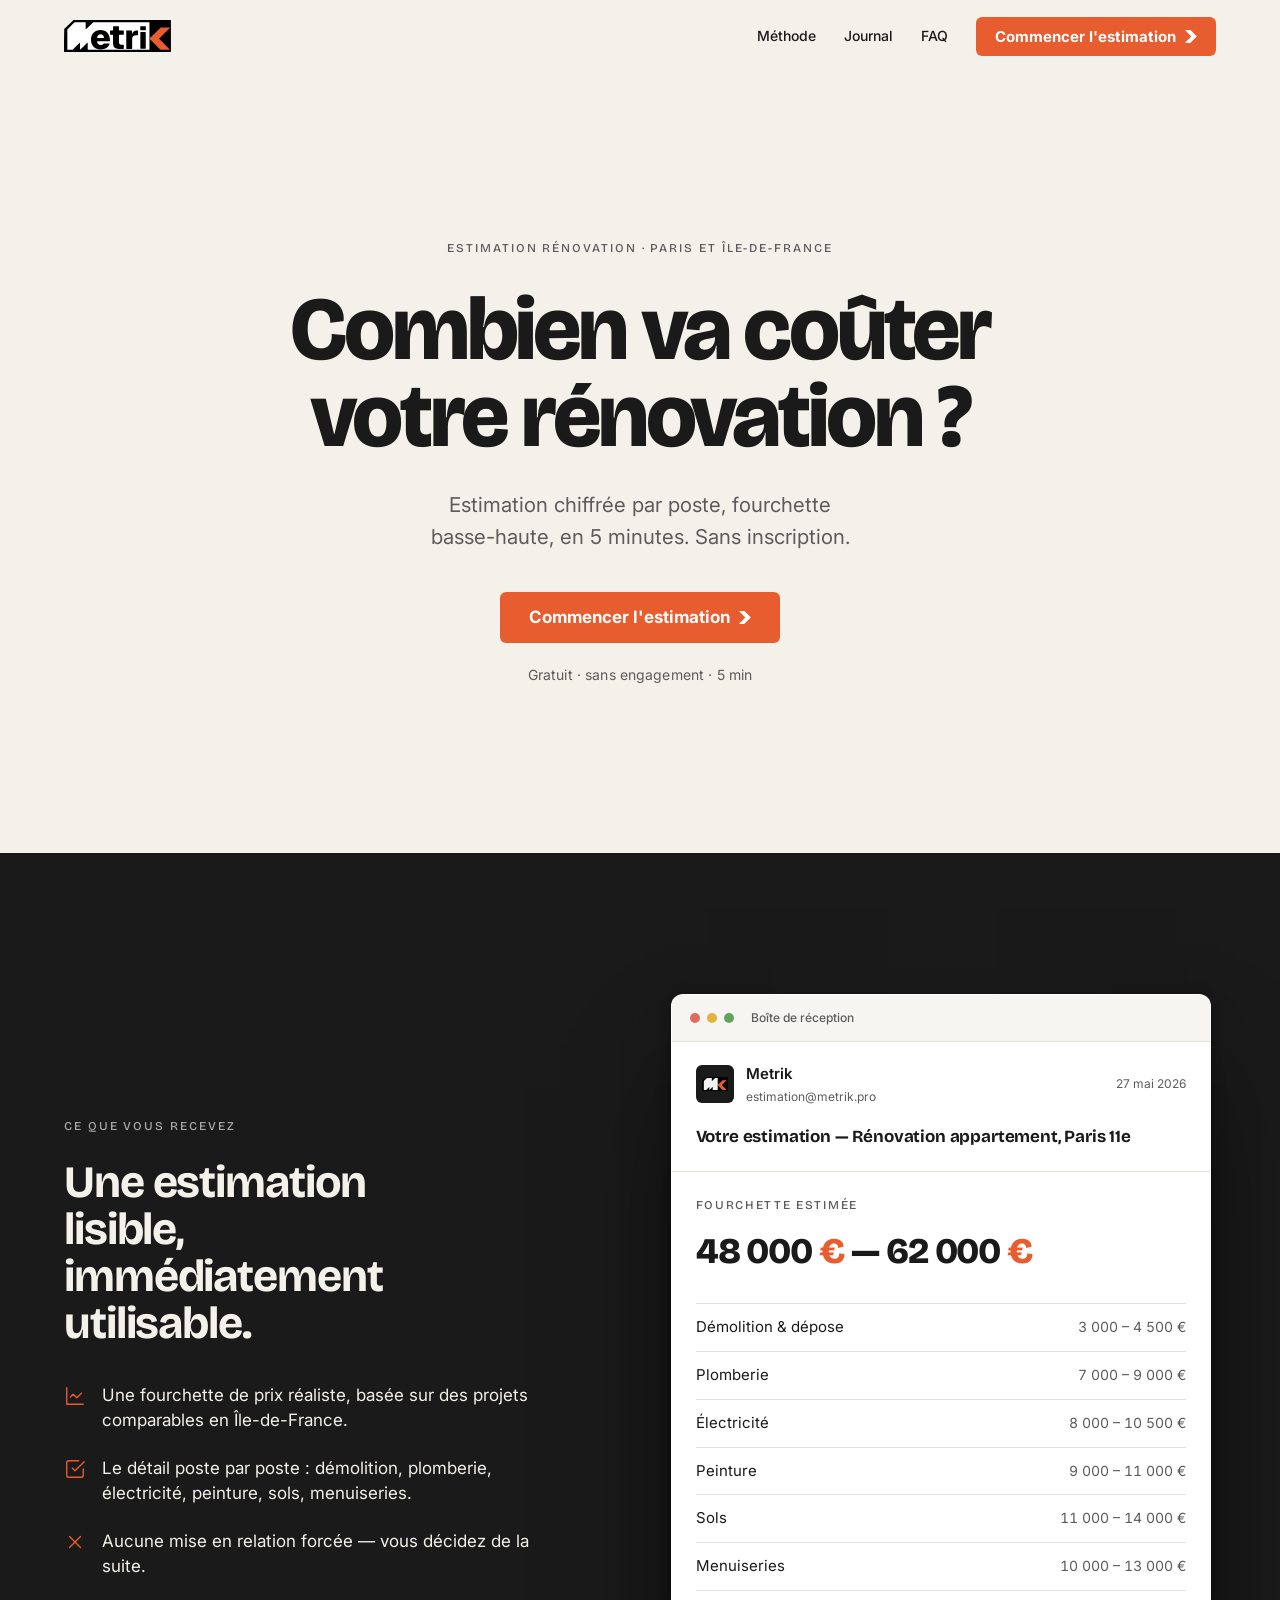
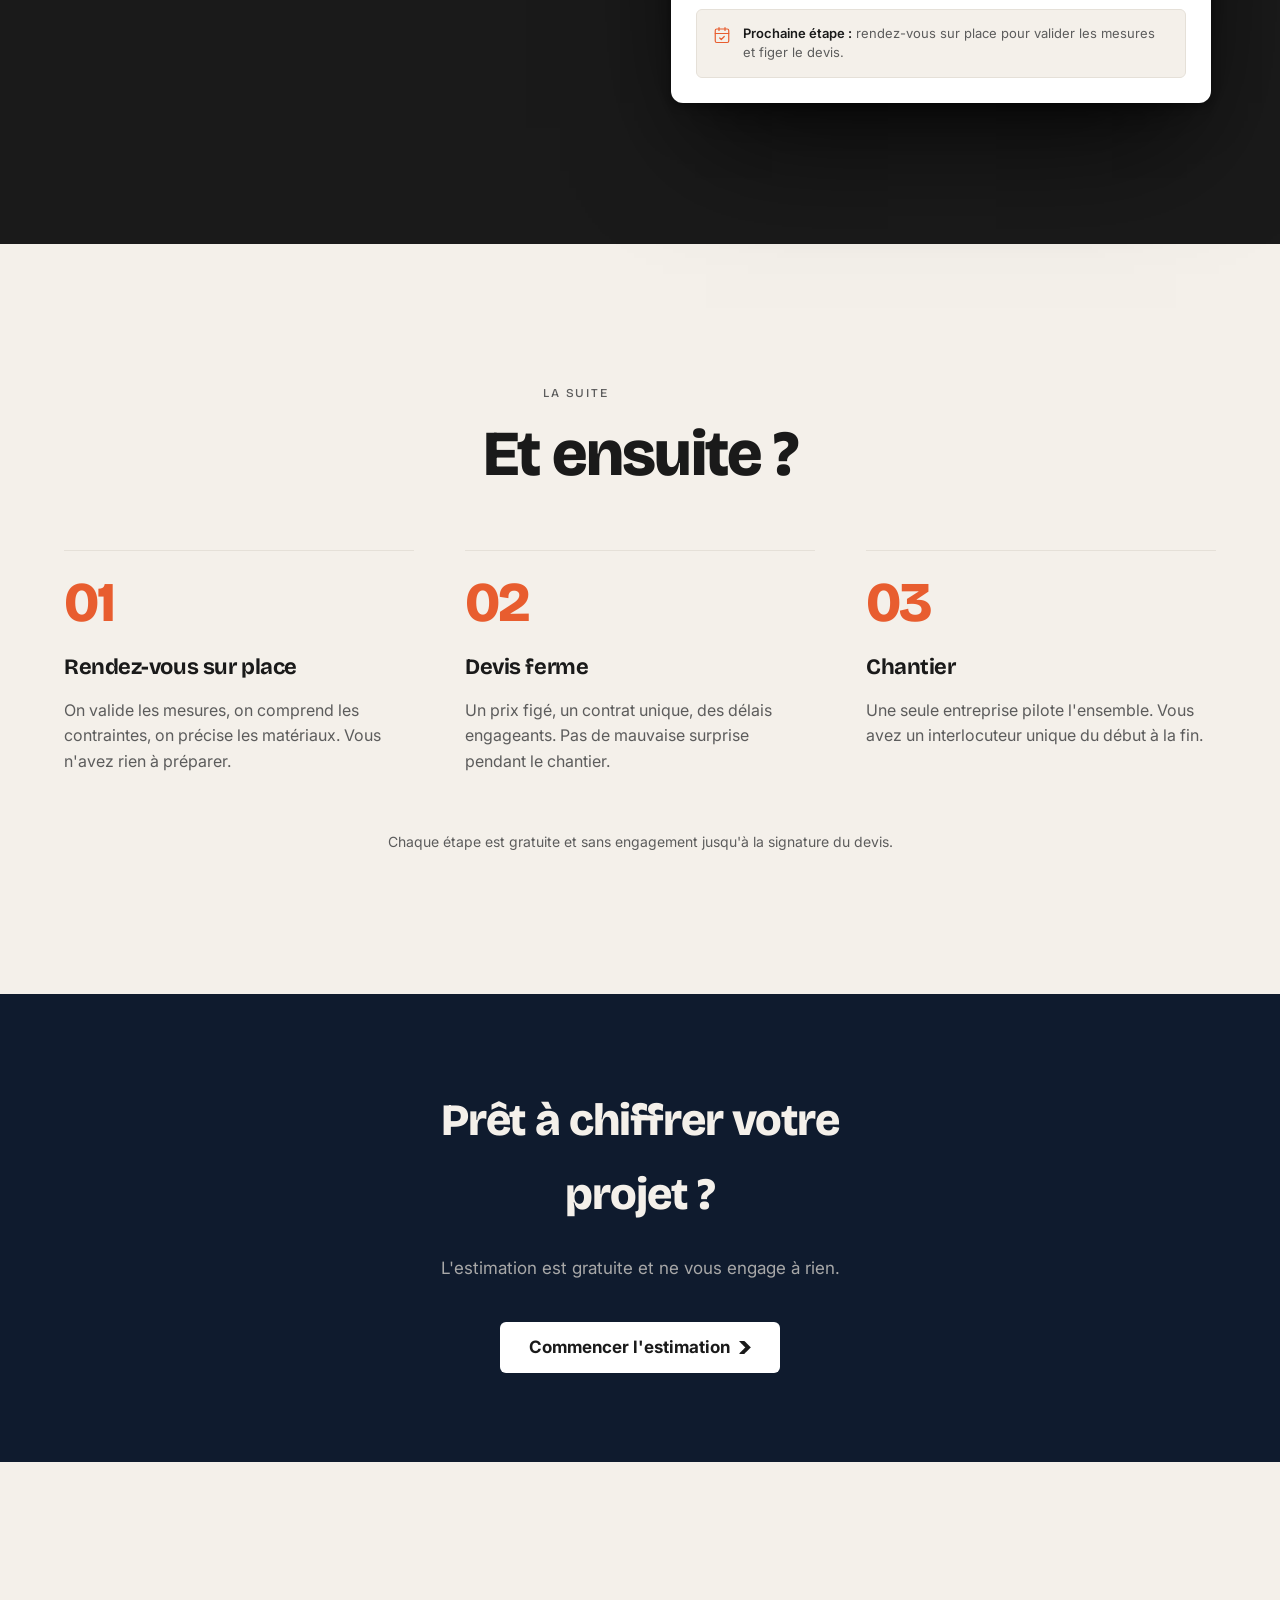
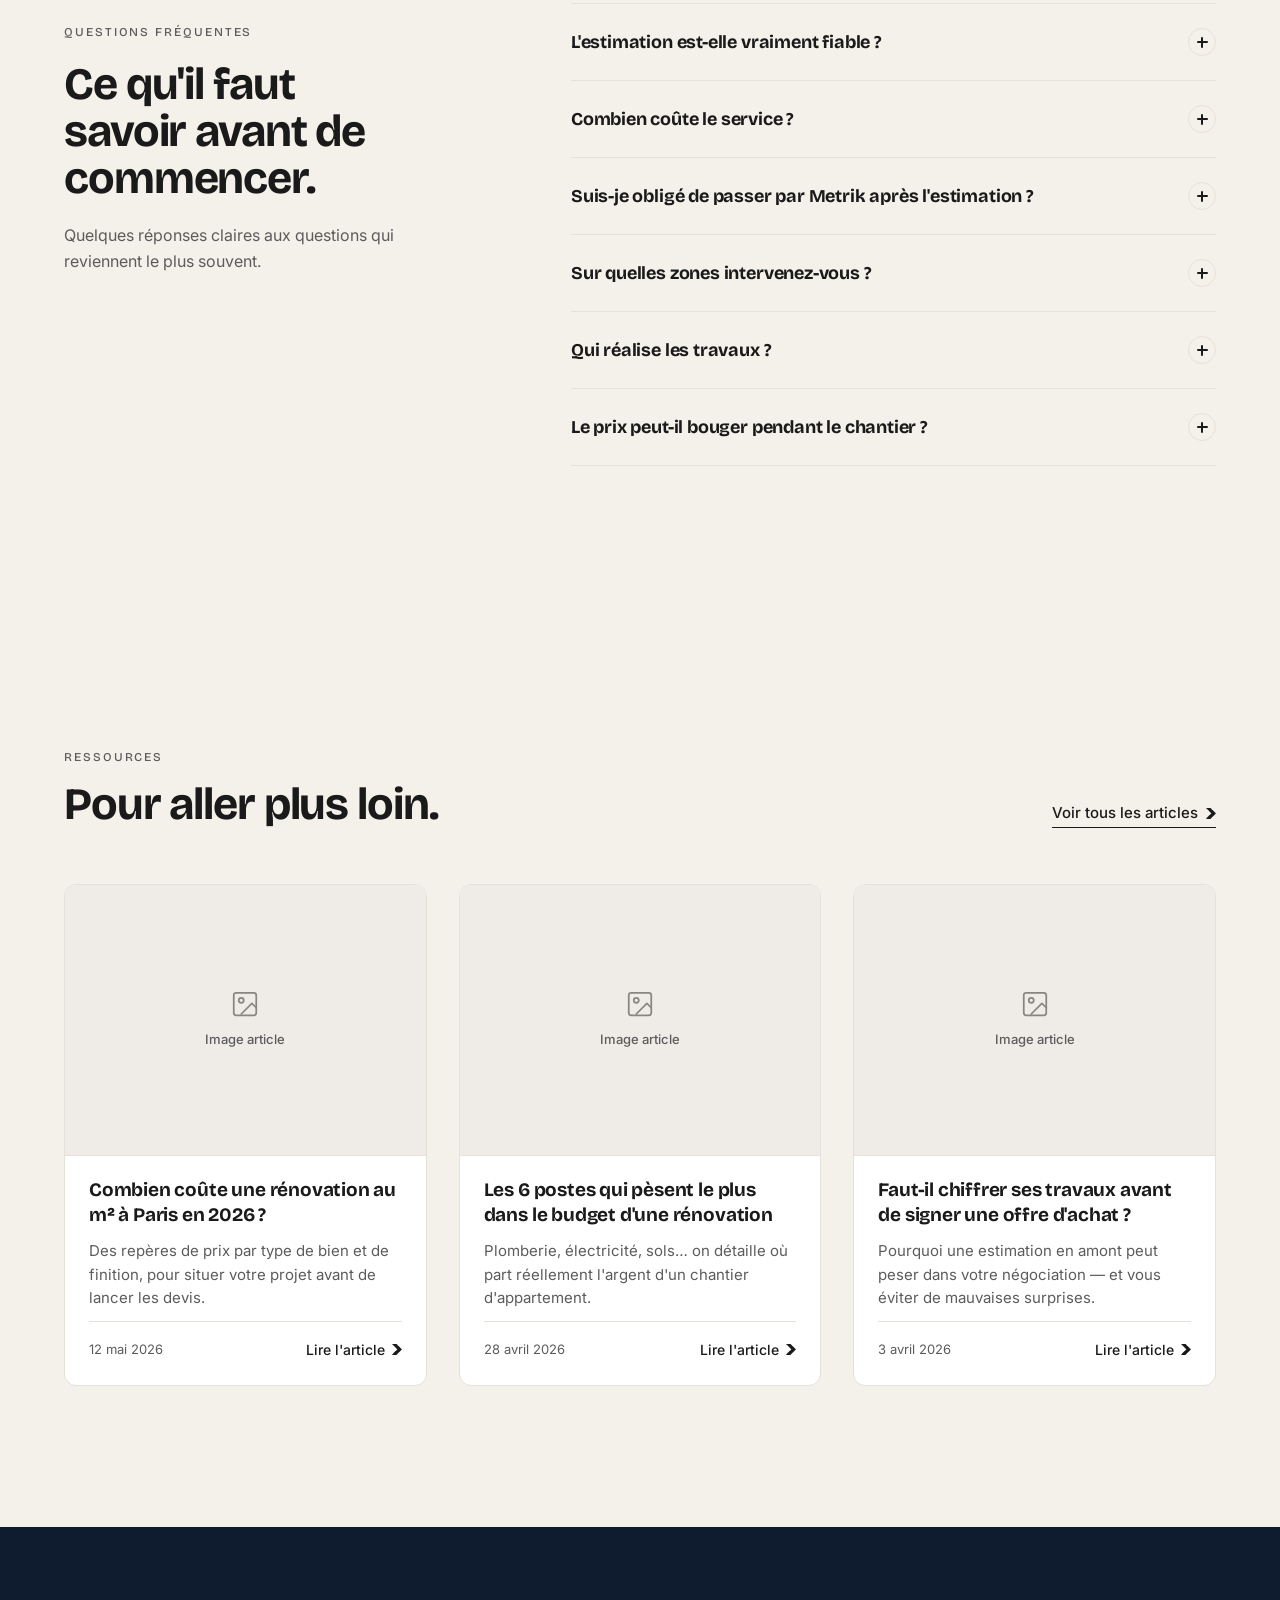
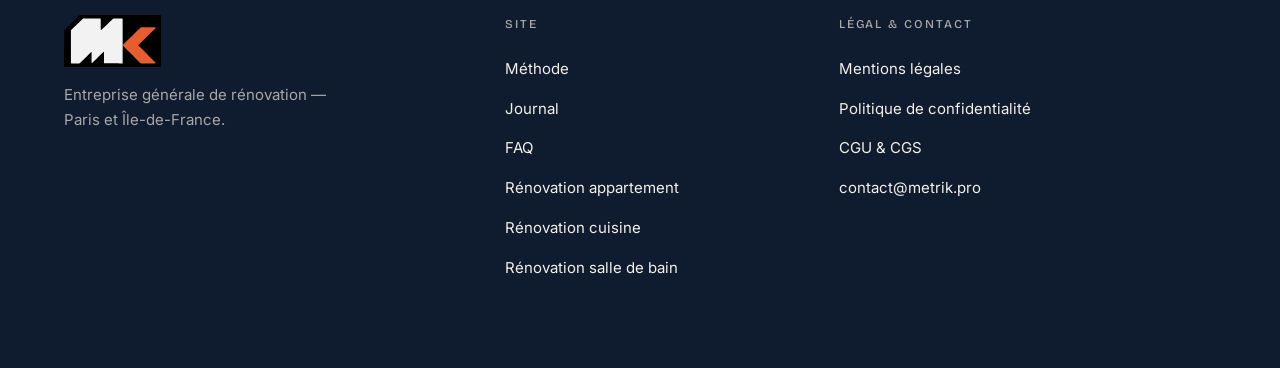
==== index.html @ f607c0aa "Initial commit — site Metrik clean et déployable" ====
<!DOCTYPE html>
<html lang="fr">
<head>
<meta charset="UTF-8" />
<meta name="viewport" content="width=device-width, initial-scale=1.0" />
<title>Combien va coûter votre rénovation ? — Metrik</title>
<meta name="description" content="Estimation chiffrée par poste, fourchette basse-haute, en 5 minutes. Sans inscription. Paris et Île-de-France." />
<meta name="robots" content="index, follow" />

<!-- Canonical -->
<link rel="canonical" href="https://metrik.pro/" />

<!-- Favicon -->
<link rel="icon" href="/favicon.ico" sizes="any" />
<link rel="icon" href="/favicon.svg" type="image/svg+xml" />
<link rel="apple-touch-icon" href="/apple-touch-icon.png" />

<!-- Fonts -->
<link rel="preconnect" href="https://fonts.googleapis.com" />
<link rel="preconnect" href="https://fonts.gstatic.com" crossorigin />

<!-- Open Graph -->
<meta property="og:type" content="website" />
<meta property="og:site_name" content="Metrik" />
<meta property="og:locale" content="fr_FR" />
<meta property="og:url" content="https://metrik.pro/" />
<meta property="og:title" content="Combien va coûter votre rénovation ? — Metrik" />
<meta property="og:description" content="Estimation chiffrée par poste, fourchette basse-haute, en 5 minutes. Sans inscription. Paris et Île-de-France." />
<meta property="og:image" content="https://metrik.pro/og-image.jpg" />
<meta property="og:image:width" content="1200" />
<meta property="og:image:height" content="630" />
<meta property="og:image:alt" content="Estimation de rénovation Metrik — exemple chiffré par poste" />

<!-- Twitter / X -->
<meta name="twitter:card" content="summary_large_image" />
<meta name="twitter:title" content="Combien va coûter votre rénovation ? — Metrik" />
<meta name="twitter:description" content="Estimation chiffrée par poste, fourchette basse-haute, en 5 minutes. Sans inscription. Paris et Île-de-France." />
<meta name="twitter:image" content="https://metrik.pro/og-image.jpg" />

<script type="application/ld+json">
{
  "@context": "https://schema.org",
  "@type": "HomeAndConstructionBusiness",
  "name": "Metrik",
  "description": "Estimation de rénovation et entreprise générale de travaux à Paris et en Île-de-France.",
  "url": "https://metrik.pro/",
  "email": "contact@metrik.pro",
  "image": "https://metrik.pro/og-image.jpg",
  "areaServed": [
    { "@type": "City", "name": "Paris" },
    { "@type": "AdministrativeArea", "name": "Île-de-France" }
  ],
  "address": {
    "@type": "PostalAddress",
    "addressRegion": "Île-de-France",
    "addressCountry": "FR"
  },
  "priceRange": "€€"
}
</script>

<script type="application/ld+json">
{
  "@context": "https://schema.org",
  "@type": "FAQPage",
  "mainEntity": [
    {
      "@type": "Question",
      "name": "L'estimation est-elle vraiment fiable ?",
      "acceptedAnswer": { "@type": "Answer", "text": "C'est une fourchette indicative basée sur des projets comparables réalisés en Île-de-France. Elle vous donne un repère réaliste pour cadrer votre budget avant tout engagement. Le prix ferme est établi après une visite sur place, qui permet de valider les mesures, les contraintes du logement et les choix de matériaux." }
    },
    {
      "@type": "Question",
      "name": "Combien coûte le service ?",
      "acceptedAnswer": { "@type": "Answer", "text": "L'estimation en ligne et la visite sur place sont gratuites et sans engagement. Vous ne payez que si vous signez le devis détaillé qui suit la visite. Notre rémunération est intégrée au prix global des travaux annoncé dans le devis : pas de frais d'agence, pas d'honoraires séparés." }
    },
    {
      "@type": "Question",
      "name": "Suis-je obligé de passer par Metrik après l'estimation ?",
      "acceptedAnswer": { "@type": "Answer", "text": "Non. L'estimation est un outil pour vous aider à décider. Vous êtes libre de l'utiliser comme repère, de la partager avec d'autres entreprises, ou de ne pas donner suite. Aucune mise en relation forcée, aucun rappel commercial agressif." }
    },
    {
      "@type": "Question",
      "name": "Sur quelles zones intervenez-vous ?",
      "acceptedAnswer": { "@type": "Answer", "text": "Paris et toute l'Île-de-France." }
    },
    {
      "@type": "Question",
      "name": "Qui réalise les travaux ?",
      "acceptedAnswer": { "@type": "Answer", "text": "Une équipe d'artisans sélectionnés, sous un contrat unique avec Metrik. Vous signez avec une seule entreprise, vous avez un seul interlocuteur, et un seul prix global ferme. Tous les artisans intervenant sur nos chantiers disposent de leur propre garantie décennale et RC professionnelle." }
    },
    {
      "@type": "Question",
      "name": "Le prix peut-il bouger pendant le chantier ?",
      "acceptedAnswer": { "@type": "Answer", "text": "Le prix indiqué au devis est ferme et garanti. Il ne peut bouger que si vous demandez vous-même une modification (ajout de prestation, changement de matériau, etc.), auquel cas un avenant écrit est signé avant exécution. Pas de découverte en cours de chantier, pas d'avenants surprise." }
    }
  ]
}
</script>

<link rel="stylesheet" href="styles.css" />
</head>
<body>

<!-- ============ HEADER ============ -->
<header class="site-header">
  <div class="container header-inner">
    <a href="index.html" aria-label="Metrik — accueil">
      <img src="assets/Metrik-logo.svg" alt="Metrik" class="header-logo" />
    </a>
    <nav class="header-nav" aria-label="Navigation principale">
      <a href="#methode">Méthode</a>
      <a href="blog.html">Journal</a>
      <a href="#faq">FAQ</a>
      <a href="https://tally.so/r/mRExqp" target="_blank" rel="noopener" class="btn btn-primary btn-sm header-cta-desktop">
        Commencer l'estimation <span class="brand-chevron" aria-hidden="true"></span>
      </a>
    </nav>
    <a href="https://tally.so/r/mRExqp" target="_blank" rel="noopener" class="btn btn-primary btn-sm header-cta-mobile" aria-label="Commencer l'estimation">
      Estimer <span class="brand-chevron" aria-hidden="true"></span>
    </a>
    <button class="hamburger" aria-label="Ouvrir le menu">
      <svg viewBox="0 0 24 24" fill="none" stroke-linecap="round" stroke-linejoin="round" stroke-width="1.5"><line x1="3" y1="7" x2="21" y2="7"/><line x1="3" y1="12" x2="21" y2="12"/><line x1="3" y1="17" x2="21" y2="17"/></svg>
    </button>
  </div>
</header>

<div class="mobile-drawer" aria-hidden="true">
  <div class="container mobile-drawer-top" style="padding-inline:0;">
    <img src="assets/Metrik-logo.svg" alt="Metrik" class="header-logo" />
    <button class="drawer-close" aria-label="Fermer le menu">
      <svg viewBox="0 0 24 24" fill="none" stroke-linecap="round" stroke-linejoin="round" stroke-width="1.5"><line x1="6" y1="6" x2="18" y2="18"/><line x1="18" y1="6" x2="6" y2="18"/></svg>
    </button>
  </div>
  <nav class="mobile-drawer-links" aria-label="Menu mobile">
    <a href="#methode">Méthode</a>
    <a href="blog.html">Journal</a>
    <a href="#faq">FAQ</a>
  </nav>
  <div class="mobile-drawer-cta">
    <a href="https://tally.so/r/mRExqp" target="_blank" rel="noopener" class="btn btn-primary">
      Commencer l'estimation <span class="brand-chevron" aria-hidden="true"></span>
    </a>
  </div>
</div>

<main>

  <!-- ============ HERO ============ -->
  <section class="hero bg-cream">
    <div class="container">
      <p class="eyebrow reveal">Estimation rénovation · Paris et Île-de-France</p>
      <h1 class="display-xl hero-title"><span class="word">Combien</span> <span class="word">va</span> <span class="word">coûter</span> <span class="word">votre</span> <span class="word">rénovation&nbsp;?</span></h1>
      <p class="hero-sub reveal">Estimation chiffrée par poste, fourchette basse-haute, en 5 minutes. Sans inscription.</p>
      <div class="hero-cta reveal">
        <a href="https://tally.so/r/mRExqp" target="_blank" rel="noopener" class="btn btn-primary">
          Commencer l'estimation <span class="brand-chevron" aria-hidden="true"></span>
        </a>
      </div>
      <p class="hero-note reveal">Gratuit · sans engagement · 5 min</p>
    </div>
  </section>

  <!-- ============ ESTIMATION PREVIEW ============ -->
  <section class="section bg-dark">
    <div class="container two-col">
      <div class="preview-text reveal">
        <p class="eyebrow">Ce que vous recevez</p>
        <h2 class="display-md">Une estimation lisible, immédiatement utilisable.</h2>
        <ul class="feature-list">
          <li class="feature-item">
            <svg class="ic" viewBox="0 0 24 24" fill="none" stroke-linecap="round" stroke-linejoin="round" aria-hidden="true"><path d="M3 3v18h18"/><path d="m19 9-5 5-4-4-3 3"/></svg>
            <p>Une fourchette de prix réaliste, basée sur des projets comparables en Île-de-France.</p>
          </li>
          <li class="feature-item">
            <svg class="ic" viewBox="0 0 24 24" fill="none" stroke-linecap="round" stroke-linejoin="round" aria-hidden="true"><path d="m9 11 3 3L22 4"/><path d="M21 12v7a2 2 0 0 1-2 2H5a2 2 0 0 1-2-2V5a2 2 0 0 1 2-2h11"/></svg>
            <p>Le détail poste par poste : démolition, plomberie, électricité, peinture, sols, menuiseries.</p>
          </li>
          <li class="feature-item">
            <svg class="ic" viewBox="0 0 24 24" fill="none" stroke-linecap="round" stroke-linejoin="round" aria-hidden="true"><path d="M18 6 6 18"/><path d="m6 6 12 12"/></svg>
            <p>Aucune mise en relation forcée — vous décidez de la suite.</p>
          </li>
        </ul>
      </div>

      <div class="reveal email-card-wrap">
        <article class="email-card">
          <div class="email-toolbar">
            <span class="dot r"></span><span class="dot y"></span><span class="dot g"></span>
            <span class="tb-label">Boîte de réception</span>
          </div>
          <div class="email-head">
            <div class="email-sender">
              <span class="email-avatar"><img src="assets/Mk-logo.svg" alt="" /></span>
              <span class="email-sender-meta">
                <span class="email-from">Metrik</span>
                <span class="email-addr">estimation@metrik.pro</span>
              </span>
              <span class="email-date">27 mai 2026</span>
            </div>
            <p class="email-subject">Votre estimation — Rénovation appartement, Paris 11e</p>
          </div>
          <div class="email-body">
            <p class="estimate-range-label">Fourchette estimée</p>
            <p class="estimate-range">48 000 <span class="cur">€</span> — 62 000 <span class="cur">€</span></p>
            <div class="estimate-table">
              <div class="estimate-row"><span class="poste">Démolition &amp; dépose</span><span class="montant">3 000 – 4 500 €</span></div>
              <div class="estimate-row"><span class="poste">Plomberie</span><span class="montant">7 000 – 9 000 €</span></div>
              <div class="estimate-row"><span class="poste">Électricité</span><span class="montant">8 000 – 10 500 €</span></div>
              <div class="estimate-row"><span class="poste">Peinture</span><span class="montant">9 000 – 11 000 €</span></div>
              <div class="estimate-row"><span class="poste">Sols</span><span class="montant">11 000 – 14 000 €</span></div>
              <div class="estimate-row"><span class="poste">Menuiseries</span><span class="montant">10 000 – 13 000 €</span></div>
            </div>
            <div class="estimate-foot">
              <svg class="ic" viewBox="0 0 24 24" fill="none" stroke-linecap="round" stroke-linejoin="round" aria-hidden="true"><rect x="3" y="4" width="18" height="18" rx="2"/><path d="M16 2v4M8 2v4M3 10h18"/><path d="m9 16 2 2 4-4"/></svg>
              <p><strong>Prochaine étape :</strong> rendez-vous sur place pour valider les mesures et figer le devis.</p>
            </div>
          </div>
        </article>
      </div>
    </div>
  </section>

  <!-- ============ ET ENSUITE ============ -->
  <section class="section bg-cream" id="methode">
    <div class="container">
      <div class="steps-head reveal">
        <p class="eyebrow">La suite</p>
        <h2 class="display-lg">Et ensuite ?</h2>
      </div>
      <div class="steps-grid">
        <div class="step-card reveal">
          <div class="step-num">01</div>
          <h3>Rendez-vous sur place</h3>
          <p>On valide les mesures, on comprend les contraintes, on précise les matériaux. Vous n'avez rien à préparer.</p>
        </div>
        <div class="step-card reveal">
          <div class="step-num">02</div>
          <h3>Devis ferme</h3>
          <p>Un prix figé, un contrat unique, des délais engageants. Pas de mauvaise surprise pendant le chantier.</p>
        </div>
        <div class="step-card reveal">
          <div class="step-num">03</div>
          <h3>Chantier</h3>
          <p>Une seule entreprise pilote l'ensemble. Vous avez un interlocuteur unique du début à la fin.</p>
        </div>
      </div>
      <p class="steps-note reveal">Chaque étape est gratuite et sans engagement jusqu'à la signature du devis.</p>
    </div>
  </section>

  <!-- ============ CTA ============ -->
  <section class="section-tight bg-navy">
    <div class="container cta-block reveal">
      <h2>Prêt à chiffrer votre projet ?</h2>
      <p>L'estimation est gratuite et ne vous engage à rien.</p>
      <a href="https://tally.so/r/mRExqp" target="_blank" rel="noopener" class="btn btn-on-dark">
        Commencer l'estimation <span class="brand-chevron" aria-hidden="true"></span>
      </a>
    </div>
  </section>

  <!-- ============ FAQ ============ -->
  <section class="section bg-cream" id="faq">
    <div class="container faq-layout">
      <div class="faq-intro reveal">
        <p class="eyebrow">Questions fréquentes</p>
        <h2 class="display-md">Ce qu'il faut savoir avant de commencer.</h2>
        <p>Quelques réponses claires aux questions qui reviennent le plus souvent.</p>
      </div>
      <div class="faq-list reveal">
        <div class="faq-item">
          <button class="faq-q" aria-expanded="false" aria-controls="faq-1">L'estimation est-elle vraiment fiable ?<span class="faq-icon" aria-hidden="true"></span></button>
          <div class="faq-a" id="faq-1"><div class="faq-a-inner">C'est une fourchette indicative basée sur des projets comparables réalisés en Île-de-France. Elle vous donne un repère réaliste pour cadrer votre budget avant tout engagement. Le prix ferme est établi après une visite sur place, qui permet de valider les mesures, les contraintes du logement et les choix de matériaux.</div></div>
        </div>
        <div class="faq-item">
          <button class="faq-q" aria-expanded="false" aria-controls="faq-2">Combien coûte le service ?<span class="faq-icon" aria-hidden="true"></span></button>
          <div class="faq-a" id="faq-2"><div class="faq-a-inner">L'estimation en ligne et la visite sur place sont gratuites et sans engagement. Vous ne payez que si vous signez le devis détaillé qui suit la visite. Notre rémunération est intégrée au prix global des travaux annoncé dans le devis : pas de frais d'agence, pas d'honoraires séparés.</div></div>
        </div>
        <div class="faq-item">
          <button class="faq-q" aria-expanded="false" aria-controls="faq-3">Suis-je obligé de passer par Metrik après l'estimation ?<span class="faq-icon" aria-hidden="true"></span></button>
          <div class="faq-a" id="faq-3"><div class="faq-a-inner">Non. L'estimation est un outil pour vous aider à décider. Vous êtes libre de l'utiliser comme repère, de la partager avec d'autres entreprises, ou de ne pas donner suite. Aucune mise en relation forcée, aucun rappel commercial agressif.</div></div>
        </div>
        <div class="faq-item">
          <button class="faq-q" aria-expanded="false" aria-controls="faq-4">Sur quelles zones intervenez-vous ?<span class="faq-icon" aria-hidden="true"></span></button>
          <div class="faq-a" id="faq-4"><div class="faq-a-inner">Paris et toute l'Île-de-France.</div></div>
        </div>
        <div class="faq-item">
          <button class="faq-q" aria-expanded="false" aria-controls="faq-5">Qui réalise les travaux ?<span class="faq-icon" aria-hidden="true"></span></button>
          <div class="faq-a" id="faq-5"><div class="faq-a-inner">Une équipe d'artisans sélectionnés, sous un contrat unique avec Metrik. Vous signez avec une seule entreprise, vous avez un seul interlocuteur, et un seul prix global ferme. Tous les artisans intervenant sur nos chantiers disposent de leur propre garantie décennale et RC professionnelle.</div></div>
        </div>
        <div class="faq-item">
          <button class="faq-q" aria-expanded="false" aria-controls="faq-6">Le prix peut-il bouger pendant le chantier ?<span class="faq-icon" aria-hidden="true"></span></button>
          <div class="faq-a" id="faq-6"><div class="faq-a-inner">Le prix indiqué au devis est ferme et garanti. Il ne peut bouger que si vous demandez vous-même une modification (ajout de prestation, changement de matériau, etc.) — auquel cas un avenant écrit est signé avant exécution. Pas de « découverte » en cours de chantier, pas d'avenants surprise.</div></div>
        </div>
      </div>
    </div>
  </section>

  <!-- ============ JOURNAL / BLOG ============ -->
  <section class="section bg-cream" id="journal">
    <div class="container">
      <div class="blog-head reveal">
        <div>
          <p class="eyebrow">Ressources</p>
          <h2 class="display-md">Pour aller plus loin.</h2>
        </div>
        <a href="blog.html" class="link-arrow blog-head-link">Voir tous les articles <span class="brand-chevron" aria-hidden="true"></span></a>
      </div>
      <div class="blog-grid">
        <article class="blog-card reveal">
          <a href="journal-cout-renovation-m2.html" class="blog-card-link">
            <div class="blog-media img-placeholder wide" data-slot="blog-1">
              <svg viewBox="0 0 24 24" fill="none" stroke-linecap="round" stroke-linejoin="round" aria-hidden="true"><rect x="3" y="3" width="18" height="18" rx="2"/><circle cx="9" cy="9" r="2"/><path d="m21 15-3.5-3.5L9 20"/></svg>
              <span class="ph-label">Image article</span>
            </div>
            <div class="blog-card-body">
              <h3 class="blog-title">Combien coûte une rénovation au m² à Paris en 2026 ?</h3>
              <p class="blog-excerpt">Des repères de prix par type de bien et de finition, pour situer votre projet avant de lancer les devis.</p>
              <div class="blog-meta">
                <span class="blog-date">12 mai 2026</span>
                <span class="blog-readmore">Lire l'article <span class="brand-chevron" aria-hidden="true"></span></span>
              </div>
            </div>
          </a>
        </article>
        <article class="blog-card reveal">
          <a href="journal-6-postes-budget.html" class="blog-card-link">
            <div class="blog-media img-placeholder wide" data-slot="blog-2">
              <svg viewBox="0 0 24 24" fill="none" stroke-linecap="round" stroke-linejoin="round" aria-hidden="true"><rect x="3" y="3" width="18" height="18" rx="2"/><circle cx="9" cy="9" r="2"/><path d="m21 15-3.5-3.5L9 20"/></svg>
              <span class="ph-label">Image article</span>
            </div>
            <div class="blog-card-body">
              <h3 class="blog-title">Les 6 postes qui pèsent le plus dans le budget d'une rénovation</h3>
              <p class="blog-excerpt">Plomberie, électricité, sols… on détaille où part réellement l'argent d'un chantier d'appartement.</p>
              <div class="blog-meta">
                <span class="blog-date">28 avril 2026</span>
                <span class="blog-readmore">Lire l'article <span class="brand-chevron" aria-hidden="true"></span></span>
              </div>
            </div>
          </a>
        </article>
        <article class="blog-card reveal">
          <a href="journal-chiffrer-avant-achat.html" class="blog-card-link">
            <div class="blog-media img-placeholder wide" data-slot="blog-3">
              <svg viewBox="0 0 24 24" fill="none" stroke-linecap="round" stroke-linejoin="round" aria-hidden="true"><rect x="3" y="3" width="18" height="18" rx="2"/><circle cx="9" cy="9" r="2"/><path d="m21 15-3.5-3.5L9 20"/></svg>
              <span class="ph-label">Image article</span>
            </div>
            <div class="blog-card-body">
              <h3 class="blog-title">Faut-il chiffrer ses travaux avant de signer une offre d'achat ?</h3>
              <p class="blog-excerpt">Pourquoi une estimation en amont peut peser dans votre négociation — et vous éviter de mauvaises surprises.</p>
              <div class="blog-meta">
                <span class="blog-date">3 avril 2026</span>
                <span class="blog-readmore">Lire l'article <span class="brand-chevron" aria-hidden="true"></span></span>
              </div>
            </div>
          </a>
        </article>
      </div>
    </div>
  </section>

</main>

<!-- ============ FOOTER ============ -->
<footer class="site-footer">
  <div class="container footer-inner">
    <div class="footer-grid">
      <div class="footer-brand">
        <img src="assets/Mk-logo-v2.svg" alt="Metrik" class="footer-logo" />
        <p>Entreprise générale de rénovation — Paris et Île-de-France.</p>
      </div>
      <div class="footer-col">
        <h4>Site</h4>
        <ul>
          <li><a href="index.html#methode">Méthode</a></li>
          <li><a href="blog.html">Journal</a></li>
          <li><a href="index.html#faq">FAQ</a></li>
          <li><a href="renovation-appartement.html">Rénovation appartement</a></li>
          <li><a href="renovation-cuisine.html">Rénovation cuisine</a></li>
          <li><a href="renovation-salle-de-bain.html">Rénovation salle de bain</a></li>
        </ul>
      </div>
      <div class="footer-col">
        <h4>Légal &amp; contact</h4>
        <ul>
          <li><a href="mentions-legales.html">Mentions légales</a></li>
          <li><a href="politique-de-confidentialite.html">Politique de confidentialité</a></li>
          <li><a href="conditions-generales-dutilisation-et-de-service.html">CGU &amp; CGS</a></li>
          <li><a href="mailto:contact@metrik.pro">contact@metrik.pro</a></li>
        </ul>
      </div>
    </div>
  </div>
</footer>

<a href="https://tally.so/r/mRExqp" target="_blank" rel="noopener" class="mobile-call" aria-label="Commencer l'estimation">
  <svg viewBox="0 0 24 24" fill="none" stroke-linecap="round" stroke-linejoin="round" stroke-width="1.5" aria-hidden="true"><path d="M12 5v14"/><path d="M5 12l7 7 7-7"/></svg>
  Commencer l'estimation
</a>

<script src="site.js"></script>
</body>
</html>
---- styles.css ----
@import url('https://fonts.googleapis.com/css2?family=Bricolage+Grotesque:opsz,wdth,wght@12..96,75..100,200..800&family=Inter:wght@400;500;600;700&display=swap');

/* ============================================================
   Metrik — Site (Phase 2)
   Habillage : Metrik Design System v1.0 — body en Inter (préf. Flav)
   ============================================================ */

:root {
  /* Fonds */
  --bg-cream:        #F4F0EA;
  --bg-cream-soft:   #EFECE7;
  --bg-dark:         #1A1A1A;
  --bg-navy:         #0F1B2E;
  --bg-white:        #FFFFFF;

  /* Texte */
  --text-primary:    #1A1A1A;
  --text-secondary:  #5C5C5C;
  --text-on-dark:    #F4F0EA;
  --text-muted-dark: #A8A8A8;

  /* Accent */
  --accent:          #E85D2F;
  --accent-hover:    #D04E22;
  --accent-soft:     #FBE8DE;

  /* Utilitaires */
  --border-subtle:   #E5E0D8;
  --border-on-dark:  #2A2A2A;
  --success:         #2D7A4F;
  --error:           #C04545;

  /* Typo */
  --font-display: 'Bricolage Grotesque', ui-serif, Georgia, serif;
  --ff-body:      'Inter', ui-sans-serif, system-ui, sans-serif;

  --font-display-xl: clamp(3.25rem, 7vw, 6rem);
  --font-display-lg: clamp(2.5rem, 5vw, 4rem);
  --font-display-md: clamp(2rem, 3.5vw, 3rem);
  --font-h1: 2.25rem;
  --font-h2: 1.75rem;
  --font-h3: 1.25rem;
  --font-body-lg: 1.125rem;
  --font-body:    1rem;
  --font-body-sm: 0.875rem;
  --font-eyebrow: 0.75rem;

  /* Espacement */
  --space-xs:  0.5rem;
  --space-sm:  1rem;
  --space-md:  2rem;
  --space-lg:  4rem;
  --space-xl:  6rem;
  --space-2xl: 10rem;

  /* Layout */
  --container-max: 1280px;
  --container-px:  clamp(1.5rem, 5vw, 4rem);
  --grid-gap-desktop: 2rem;
  --grid-gap-mobile:  1rem;

  /* Radii */
  --radius-sm:    4px;
  --radius-md:    6px;
  --radius-lg:   12px;
  --radius-full: 999px;

  /* Motion */
  --ease-out:        cubic-bezier(0.22, 1, 0.36, 1);
  --duration-fast:   200ms;
  --duration-mid:    300ms;
  --duration-slow:   600ms;
  --duration-image:  800ms;
}

*, *::before, *::after { box-sizing: border-box; }

html { background: var(--bg-cream); scroll-behavior: smooth; }

body {
  margin: 0;
  font-family: var(--ff-body);
  font-weight: 400;
  font-size: var(--font-body);
  line-height: 1.65;
  color: var(--text-primary);
  background: var(--bg-cream);
  -webkit-font-smoothing: antialiased;
  text-rendering: optimizeLegibility;
}

h1, h2, h3, h4, h5, h6 {
  font-family: var(--font-display);
  letter-spacing: -0.02em;
  color: var(--text-primary);
  margin: 0;
}

p { margin: 0; max-width: 64ch; }
a { color: inherit; }
img, svg { display: block; max-width: 100%; }

/* ---------- Utilitaires display ---------- */
.display-xl { font-family: var(--font-display); font-weight: 800; font-size: var(--font-display-xl); line-height: 0.97; letter-spacing: -0.035em; }
.display-lg { font-family: var(--font-display); font-weight: 800; font-size: var(--font-display-lg); line-height: 1.0; letter-spacing: -0.03em; }
.display-md { font-family: var(--font-display); font-weight: 700; font-size: var(--font-display-md); line-height: 1.05; letter-spacing: -0.025em; }

.body-lg { font-size: var(--font-body-lg); line-height: 1.6; }
.body-sm { font-size: var(--font-body-sm); line-height: 1.55; }

.eyebrow {
  font-family: var(--font-display);
  font-weight: 500;
  font-size: var(--font-eyebrow);
  letter-spacing: 0.16em;
  text-transform: uppercase;
  color: var(--text-secondary);
  margin: 0;
}
.eyebrow-accent { color: var(--accent); }

.text-muted { color: var(--text-secondary); }
.text-on-dark { color: var(--text-on-dark); }
.text-muted-on-dark { color: var(--text-muted-dark); }

/* ---------- Layout ---------- */
.container {
  max-width: var(--container-max);
  margin-inline: auto;
  padding-inline: var(--container-px);
}

.section { padding-block: clamp(5rem, 11vw, 10rem); }
.section-tight { padding-block: clamp(3.5rem, 7vw, 6rem); }

.bg-cream      { background: var(--bg-cream); }
.bg-cream-soft { background: var(--bg-cream-soft); }
.bg-dark       { background: var(--bg-dark);  color: var(--text-on-dark); }
.bg-navy       { background: var(--bg-navy);  color: var(--text-on-dark); }

.bg-dark h1, .bg-dark h2, .bg-dark h3,
.bg-navy h1, .bg-navy h2, .bg-navy h3 { color: var(--text-on-dark); }
.bg-dark .eyebrow, .bg-navy .eyebrow { color: var(--text-muted-dark); }

/* ---------- Brand chevron ---------- */
.brand-chevron {
  display: inline-block;
  width: 12px;
  aspect-ratio: 95 / 106;
  background-color: currentColor;
  -webkit-mask: url('assets/Chevron_metrik.svg') no-repeat center / contain;
          mask: url('assets/Chevron_metrik.svg') no-repeat center / contain;
  flex-shrink: 0;
}

@keyframes chevron-loop {
  0%   { transform: translateX(0);     opacity: 1; }
  38%  { transform: translateX(18px);  opacity: 0; }
  39%  { transform: translateX(-18px); opacity: 0; }
  100% { transform: translateX(0);     opacity: 1; }
}

/* ---------- Boutons ---------- */
.btn {
  font-family: var(--ff-body);
  font-weight: 700;
  font-size: 1.0625rem;
  border-radius: var(--radius-md);
  border: 1px solid transparent;
  display: inline-flex;
  align-items: center;
  gap: 9px;
  cursor: pointer;
  text-decoration: none;
  transition: background var(--duration-fast) var(--ease-out),
              transform var(--duration-fast) var(--ease-out),
              box-shadow var(--duration-fast) var(--ease-out),
              border-color var(--duration-fast) var(--ease-out);
  line-height: 1;
}

.btn-primary {
  background: var(--accent);
  color: #fff;
  padding: 16px 28px;
}
.btn-primary:hover {
  background: var(--accent-hover);
  transform: translateY(-2px);
  box-shadow: 0 8px 24px -10px rgba(232,93,47,0.45);
}
.btn-primary:active { transform: translateY(0); }
.btn-primary:hover .brand-chevron { animation: chevron-loop 600ms cubic-bezier(0.65,0,0.35,1); }

.btn-on-dark {
  background: var(--bg-white);
  color: var(--text-primary);
  padding: 16px 28px;
}
.btn-on-dark:hover {
  transform: translateY(-2px);
  box-shadow: 0 10px 30px -12px rgba(0,0,0,0.5);
}
.btn-on-dark:hover .brand-chevron { animation: chevron-loop 600ms cubic-bezier(0.65,0,0.35,1); }

.btn-secondary {
  background: transparent;
  color: var(--text-primary);
  border-color: rgba(26,26,26,0.28);
  padding: 15px 26px;
}
.btn-secondary:hover { border-color: rgba(26,26,26,0.55); }
.btn-secondary:hover .brand-chevron { animation: chevron-loop 600ms cubic-bezier(0.65,0,0.35,1); }

.btn-sm { padding: 11px 18px; font-size: 0.9375rem; }

/* Lien tertiaire */
.link-arrow {
  font-family: var(--ff-body);
  font-weight: 500;
  font-size: 0.9375rem;
  color: var(--text-primary);
  text-decoration: none;
  display: inline-flex;
  align-items: center;
  gap: 8px;
  border-bottom: 1px solid currentColor;
  padding-bottom: 2px;
  width: fit-content;
}
.link-arrow .brand-chevron { width: 10px; transition: transform var(--duration-fast) var(--ease-out); }
.link-arrow:hover .brand-chevron { animation: chevron-loop 600ms cubic-bezier(0.65,0,0.35,1); }

/* ============================================================
   HEADER
   ============================================================ */
.site-header {
  position: sticky;
  top: 0;
  z-index: 50;
  background: rgba(244,240,234,0.42);
  border-bottom: 1px solid transparent;
  transition: background var(--duration-mid) var(--ease-out),
              border-color var(--duration-mid) var(--ease-out),
              backdrop-filter var(--duration-mid) var(--ease-out);
}
.site-header.scrolled {
  background: rgba(244,240,234,0.62);
  backdrop-filter: blur(12px);
  -webkit-backdrop-filter: blur(12px);
  border-bottom-color: var(--border-subtle);
}
.header-inner {
  display: flex;
  align-items: center;
  justify-content: space-between;
  gap: 24px;
  height: 72px;
}
.header-logo { height: 32px; width: auto; }
.header-nav {
  display: flex;
  align-items: center;
  gap: 28px;
  margin-left: auto;
}
.header-nav a:not(.btn) {
  font-size: 0.875rem;
  font-weight: 500;
  color: var(--text-primary);
  text-decoration: none;
  transition: color var(--duration-fast) var(--ease-out);
}
.header-nav a:not(.btn):hover { color: var(--accent); }

.header-cta-mobile { display: none; }
@media (max-width: 760px) {
  .header-cta-mobile { display: inline-flex; }
}

.hamburger {
  display: none;
  background: none;
  border: 0;
  cursor: pointer;
  padding: 8px;
  margin: -8px;
  color: var(--text-primary);
}
.hamburger svg { width: 24px; height: 24px; stroke: currentColor; }

/* Mobile drawer */
.mobile-drawer {
  position: fixed;
  inset: 0;
  z-index: 60;
  background: var(--bg-cream);
  display: flex;
  flex-direction: column;
  padding: 24px var(--container-px) 40px;
  transform: translateX(100%);
  transition: transform var(--duration-mid) var(--ease-out);
  visibility: hidden;
}
.mobile-drawer.open { transform: translateX(0); visibility: visible; }
.mobile-drawer-top { display: flex; align-items: center; justify-content: space-between; height: 72px; }
.mobile-drawer-links { display: flex; flex-direction: column; gap: 4px; margin-top: 32px; }
.mobile-drawer-links a {
  font-family: var(--font-display);
  font-weight: 700;
  font-size: 1.75rem;
  letter-spacing: -0.02em;
  color: var(--text-primary);
  text-decoration: none;
  padding: 14px 0;
  border-bottom: 1px solid var(--border-subtle);
}
.mobile-drawer-cta { margin-top: 32px; }
.mobile-drawer-cta .btn { width: 100%; justify-content: center; }
.drawer-close { background: none; border: 0; cursor: pointer; color: var(--text-primary); padding: 8px; margin: -8px; }
.drawer-close svg { width: 24px; height: 24px; stroke: currentColor; }

/* Floating mobile call button */
.mobile-call {
  display: none;
  position: fixed;
  left: 16px;
  right: 16px;
  bottom: 16px;
  z-index: 45;
  background: var(--bg-dark);
  color: var(--text-on-dark);
  border-radius: var(--radius-md);
  padding: 15px;
  align-items: center;
  justify-content: center;
  gap: 10px;
  font-weight: 500;
  text-decoration: none;
  box-shadow: 0 8px 30px -8px rgba(0,0,0,0.4);
}
.mobile-call svg { width: 18px; height: 18px; stroke: currentColor; }

/* ============================================================
   HERO
   ============================================================ */
.hero {
  text-align: center;
  padding-block: clamp(5rem, 13vw, 11rem);
}
.hero .eyebrow { margin-bottom: 28px; max-width: none; }
.hero h1 { margin: 0 auto; max-width: 16ch; }

/* Hero title — apparition mot par mot en cascade */
@keyframes word-rise {
  from { opacity: 0; transform: translateY(0.34em); filter: blur(7px); }
  to   { opacity: 1; transform: none;             filter: blur(0); }
}
.hero-title .word {
  display: inline-block;
  opacity: 0;
  will-change: transform, opacity, filter;
  animation: word-rise 1.05s cubic-bezier(0.16, 1, 0.3, 1) forwards;
}
.hero-title .word:nth-child(1) { animation-delay: 0.12s; }
.hero-title .word:nth-child(2) { animation-delay: 0.23s; }
.hero-title .word:nth-child(3) { animation-delay: 0.34s; }
.hero-title .word:nth-child(4) { animation-delay: 0.45s; }
.hero-title .word:nth-child(5) { animation-delay: 0.56s; }
@media (prefers-reduced-motion: reduce) {
  .hero-title .word { opacity: 1; filter: none; animation: none; }
}
.hero-sub {
  margin: 28px auto 0;
  max-width: 46ch;
  color: var(--text-secondary);
  font-size: clamp(1.0625rem, 1.6vw, 1.3125rem);
  line-height: 1.55;
  text-wrap: balance;
}
.hero-cta { margin-top: 40px; display: flex; justify-content: center; }
.hero-note {
  margin-top: 20px;
  max-width: none;
  font-size: var(--font-body-sm);
  color: var(--text-secondary);
  letter-spacing: 0.01em;
}

/* ============================================================
   ESTIMATION PREVIEW
   ============================================================ */
.two-col {
  display: grid;
  grid-template-columns: 1fr 1.05fr;
  gap: clamp(2.5rem, 6vw, 6rem);
  align-items: center;
}
.preview-text .eyebrow { margin-bottom: 22px; }
.preview-text h2 { max-width: 14ch; margin-bottom: 36px; }
.feature-list { list-style: none; margin: 0; padding: 0; display: flex; flex-direction: column; gap: 22px; }
.feature-item { display: flex; gap: 16px; align-items: flex-start; }
.feature-item .ic {
  flex-shrink: 0;
  width: 22px; height: 22px;
  stroke: var(--accent);
  stroke-width: 1.5;
  margin-top: 2px;
}
.feature-item p { font-size: 1.0625rem; line-height: 1.5; max-width: 40ch; }

/* Email mockup */
.email-card {
  background: var(--bg-white);
  border-radius: var(--radius-lg);
  border: 1px solid rgba(255,255,255,0.08);
  box-shadow: 0 60px 120px -35px rgba(0,0,0,0.75), 0 24px 50px -24px rgba(0,0,0,0.6), 0 3px 8px rgba(0,0,0,0.35);
  overflow: hidden;
  color: var(--text-primary);
  max-width: 540px;
  width: 100%;
  margin-inline: auto;
}

/* Entrée au scroll plus ample pour la carte d'estimation */
.email-card-wrap { transition: opacity 1s var(--ease-out), transform 1s var(--ease-out) !important; }
.js .reveal.email-card-wrap { transform: translateY(56px) scale(0.955); }
.reveal.email-card-wrap.in { transform: none; }
.email-toolbar {
  display: flex;
  align-items: center;
  gap: 7px;
  padding: 13px 18px;
  background: #F7F5F1;
  border-bottom: 1px solid var(--border-subtle);
}
.email-toolbar .dot { width: 10px; height: 10px; border-radius: 50%; }
.email-toolbar .dot.r { background: #E06C5E; }
.email-toolbar .dot.y { background: #E3B341; }
.email-toolbar .dot.g { background: #61A55A; }
.email-toolbar .tb-label { margin-left: 10px; font-size: 0.75rem; color: var(--text-secondary); font-weight: 500; }
.email-head { padding: 20px 24px; border-bottom: 1px solid var(--border-subtle); }
.email-sender { display: flex; align-items: center; gap: 12px; }
.email-avatar {
  width: 38px; height: 38px; border-radius: var(--radius-md);
  background: var(--bg-dark);
  flex-shrink: 0;
  display: flex; align-items: center; justify-content: center;
  overflow: hidden;
}
.email-avatar img { width: 26px; height: auto; }
.email-sender-meta { display: flex; flex-direction: column; gap: 1px; min-width: 0; }
.email-from { font-weight: 600; font-size: 0.9375rem; }
.email-addr { font-size: 0.75rem; color: var(--text-secondary); }
.email-date { margin-left: auto; font-size: 0.75rem; color: var(--text-secondary); white-space: nowrap; }
.email-subject {
  margin-top: 16px;
  font-family: var(--font-display);
  font-weight: 700;
  font-size: 1.0625rem;
  letter-spacing: -0.01em;
  color: var(--text-primary);
}
.email-body { padding: 24px; }
.estimate-range-label { font-size: 0.75rem; text-transform: uppercase; letter-spacing: 0.14em; color: var(--text-secondary); font-family: var(--font-display); font-weight: 500; }
.estimate-range {
  font-family: var(--font-display);
  font-weight: 800;
  font-size: clamp(1.75rem, 3.4vw, 2.25rem);
  letter-spacing: -0.03em;
  margin-top: 6px;
  color: var(--text-primary);
}
.estimate-range .cur { color: var(--accent); }
.estimate-table { margin-top: 22px; border-top: 1px solid var(--border-subtle); }
.estimate-row {
  display: flex;
  align-items: baseline;
  justify-content: space-between;
  gap: 16px;
  padding: 11px 0;
  border-bottom: 1px solid var(--border-subtle);
}
.estimate-row .poste { font-size: 0.9375rem; color: var(--text-primary); }
.estimate-row .montant { font-size: 0.875rem; color: var(--text-secondary); font-variant-numeric: tabular-nums; white-space: nowrap; }
.estimate-foot {
  margin-top: 18px;
  background: var(--bg-cream);
  border: 1px solid var(--border-subtle);
  border-radius: var(--radius-md);
  padding: 14px 16px;
  display: flex;
  gap: 12px;
  align-items: flex-start;
}
.estimate-foot .ic { width: 18px; height: 18px; stroke: var(--accent); stroke-width: 1.6; flex-shrink: 0; margin-top: 2px; }
.estimate-foot p { font-size: 0.8125rem; line-height: 1.5; color: var(--text-secondary); }
.estimate-foot strong { color: var(--text-primary); font-weight: 600; }

/* ============================================================
   ET ENSUITE — steps
   ============================================================ */
.steps-head { text-align: center; max-width: 40rem; margin: 0 auto 64px; }
.steps-head .eyebrow { margin-bottom: 18px; }
.steps-grid {
  display: grid;
  grid-template-columns: repeat(3, 1fr);
  gap: clamp(2rem, 4vw, 3.5rem);
}
.step-num {
  font-family: var(--font-display);
  font-weight: 800;
  font-size: 3.5rem;
  line-height: 1;
  letter-spacing: -0.04em;
  color: var(--accent);
}
.step-card { border-top: 1px solid var(--border-subtle); padding-top: 24px; }
.step-card h3 { margin: 18px 0 12px; font-size: 1.375rem; }
.step-card p { color: var(--text-secondary); font-size: 1rem; line-height: 1.6; max-width: 34ch; }
.steps-note {
  text-align: center;
  margin: 56px auto 0;
  font-size: var(--font-body-sm);
  color: var(--text-secondary);
}

/* ============================================================
   CTA SECTION
   ============================================================ */
.cta-block { text-align: center; }
.cta-block h2 { font-size: var(--font-display-md); font-family: var(--font-display); font-weight: 800; letter-spacing: -0.025em; max-width: 18ch; margin: 0 auto; }
.cta-block p { margin: 22px auto 0; color: var(--text-muted-dark); max-width: 42ch; font-size: 1.0625rem; }
.cta-block .btn { margin-top: 40px; }

/* ============================================================
   FAQ
   ============================================================ */
.faq-layout { display: grid; grid-template-columns: 0.8fr 1.2fr; gap: clamp(2.5rem, 6vw, 6rem); align-items: start; }
.faq-intro .eyebrow { margin-bottom: 18px; }
.faq-intro h2 { max-width: 12ch; }
.faq-intro p { margin-top: 20px; color: var(--text-secondary); max-width: 34ch; }
.faq-list { border-top: 1px solid var(--border-subtle); }
.faq-item { border-bottom: 1px solid var(--border-subtle); }
.faq-q {
  width: 100%;
  background: none;
  border: 0;
  cursor: pointer;
  text-align: left;
  display: flex;
  align-items: center;
  justify-content: space-between;
  gap: 20px;
  padding: 24px 0;
  font-family: var(--font-display);
  font-weight: 700;
  font-size: 1.125rem;
  letter-spacing: -0.01em;
  color: var(--text-primary);
}
.faq-icon {
  width: 28px; height: 28px;
  border-radius: var(--radius-full);
  border: 1px solid var(--border-subtle);
  display: inline-flex;
  align-items: center;
  justify-content: center;
  flex-shrink: 0;
  transition: background var(--duration-fast) var(--ease-out), border-color var(--duration-fast) var(--ease-out);
  position: relative;
}
.faq-icon::before, .faq-icon::after {
  content: '';
  position: absolute;
  background: var(--text-primary);
  transition: opacity var(--duration-fast) var(--ease-out), background var(--duration-fast) var(--ease-out);
}
.faq-icon::before { width: 11px; height: 2px; border-radius: 2px; }
.faq-icon::after  { width: 2px; height: 11px; border-radius: 2px; }
.faq-item.open .faq-icon { background: var(--accent); border-color: var(--accent); }
.faq-item.open .faq-icon::before { background: #fff; }
.faq-item.open .faq-icon::after { opacity: 0; }
.faq-a { overflow: hidden; max-height: 0; transition: max-height var(--duration-mid) var(--ease-out); }
.faq-a-inner { padding: 0 0 26px; max-width: 60ch; color: var(--text-secondary); font-size: 1rem; line-height: 1.6; }

/* ============================================================
   JOURNAL — page index & articles
   ============================================================ */
.page-head { max-width: 40rem; }
.page-head .eyebrow { margin-bottom: 16px; }
.page-head-sub { margin-top: 22px; color: var(--text-secondary); font-size: var(--font-body-lg); line-height: 1.6; max-width: 56ch; }

.article-head { max-width: 760px; }
.article-back {
  display: inline-flex;
  align-items: center;
  gap: 7px;
  font-size: 0.875rem;
  font-weight: 500;
  color: var(--text-secondary);
  text-decoration: none;
  margin-bottom: 28px;
  transition: color var(--duration-fast) var(--ease-out);
}
.article-back:hover { color: var(--accent); }
.article-back svg { width: 17px; height: 17px; stroke: currentColor; transition: transform var(--duration-fast) var(--ease-out); }
.article-back:hover svg { transform: translateX(-3px); }
.article-head .eyebrow { margin-bottom: 18px; color: var(--accent); }
.article-head h1 { max-width: 20ch; }
.article-meta { margin-top: 20px; font-size: var(--font-body-sm); color: var(--text-secondary); }

.article-lead-media { aspect-ratio: 16 / 8; margin-top: 8px; }

.article-body { max-width: 720px; }
.article-lead-text { font-size: var(--font-body-lg); line-height: 1.65; color: var(--text-primary); margin-bottom: 8px; }
.article-body h2 { font-size: 1.5rem; margin: 40px 0 14px; letter-spacing: -0.015em; }
.article-body p { color: var(--text-secondary); font-size: 1.0625rem; line-height: 1.7; max-width: 66ch; }
.article-body p + p { margin-top: 16px; }
.article-body strong { color: var(--text-primary); font-weight: 600; }
.article-body ul { padding-left: 0; margin: 16px 0; display: flex; flex-direction: column; gap: 12px; list-style: none; }
.article-body li { color: var(--text-secondary); font-size: 1.0625rem; line-height: 1.6; max-width: 66ch; padding-left: 26px; position: relative; }
.article-body li::before {
  content: '';
  position: absolute;
  left: 0; top: 0.62em;
  width: 11px; aspect-ratio: 95 / 106;
  background-color: var(--accent);
  -webkit-mask: url('assets/Chevron_metrik.svg') no-repeat center / contain;
          mask: url('assets/Chevron_metrik.svg') no-repeat center / contain;
}
.article-body li strong { color: var(--text-primary); }

/* ============================================================
   JOURNAL / BLOG (section homepage + cards)
   ============================================================ */
.blog-head { display: flex; align-items: flex-end; justify-content: space-between; gap: 24px; margin-bottom: clamp(2.5rem, 5vw, 3.5rem); }
.blog-head .eyebrow { margin-bottom: 14px; }
.blog-head h2 { max-width: 16ch; }
.blog-head-link { white-space: nowrap; }
.blog-grid { display: grid; grid-template-columns: repeat(3, 1fr); gap: var(--grid-gap-desktop); }
.blog-card {
  background: var(--bg-white);
  border: 1px solid var(--border-subtle);
  border-radius: var(--radius-lg);
  overflow: hidden;
  transition: transform var(--duration-mid) var(--ease-out);
}
.blog-card:hover { transform: translateY(-2px) scale(1.02); }
.blog-card-link { text-decoration: none; color: inherit; display: flex; flex-direction: column; height: 100%; }
.blog-media.img-placeholder {
  margin-bottom: 0;
  border: 0;
  border-bottom: 1px solid var(--border-subtle);
  border-radius: 0;
  background: var(--bg-cream-soft);
}
.blog-card-body { display: flex; flex-direction: column; gap: 12px; padding: 22px 24px 24px; flex: 1; }
.blog-title {
  font-family: var(--font-display);
  font-weight: 700;
  font-size: 1.1875rem;
  line-height: 1.3;
  letter-spacing: -0.01em;
  text-wrap: pretty;
  transition: color var(--duration-fast) var(--ease-out);
}
.blog-excerpt { color: var(--text-secondary); font-size: 0.9375rem; line-height: 1.55; }
.blog-meta { display: flex; align-items: center; justify-content: space-between; gap: 16px; margin-top: auto; padding-top: 16px; border-top: 1px solid var(--border-subtle); }
.blog-date { font-size: 0.8125rem; color: var(--text-secondary); }
.blog-readmore { display: inline-flex; align-items: center; gap: 7px; font-size: 0.875rem; font-weight: 500; color: var(--text-primary); }
.blog-readmore .brand-chevron { width: 10px; }
.blog-card:hover .blog-title { color: var(--accent); }
.blog-card:hover .blog-readmore .brand-chevron { animation: chevron-loop 600ms cubic-bezier(0.65,0,0.35,1); }

/* ============================================================
   FOOTER
   ============================================================ */
.site-footer { background: var(--bg-navy); color: var(--text-on-dark); }
.footer-inner { padding-block: clamp(3.5rem, 7vw, 5.5rem); }
.footer-grid {
  display: grid;
  grid-template-columns: 1.4fr 1fr 1.4fr;
  gap: clamp(2.5rem, 5vw, 5rem);
}
.footer-logo { height: 52px; width: auto; display: block; }
.footer-brand .logo-word {
  font-family: var(--font-display);
  font-weight: 800;
  font-size: 1.75rem;
  letter-spacing: -0.03em;
  color: var(--text-on-dark);
  display: inline-flex;
  align-items: baseline;
  gap: 1px;
}
.footer-brand .logo-word .brand-chevron { width: 14px; color: var(--accent); align-self: center; margin-left: 2px; }
.footer-brand p { margin-top: 16px; color: var(--text-muted-dark); font-size: 0.9375rem; max-width: 30ch; }
.footer-col h4 {
  font-family: var(--font-display);
  font-weight: 500;
  font-size: var(--font-eyebrow);
  letter-spacing: 0.16em;
  text-transform: uppercase;
  color: var(--text-muted-dark);
  margin-bottom: 20px;
}
.footer-col ul { list-style: none; margin: 0; padding: 0; display: flex; flex-direction: column; gap: 13px; }
.footer-col a {
  color: var(--text-on-dark);
  text-decoration: none;
  font-size: 0.9375rem;
  transition: color var(--duration-fast) var(--ease-out);
}
.footer-col a:hover { color: var(--accent); }
.footer-bottom {
  border-top: 1px solid var(--border-on-dark);
  margin-top: clamp(2.5rem, 5vw, 4rem);
  padding-top: 24px;
  display: flex;
  flex-wrap: wrap;
  gap: 8px 24px;
  justify-content: space-between;
  font-size: var(--font-body-sm);
  color: var(--text-muted-dark);
}

/* ============================================================
   SEO PAGE — intro éditoriale + placeholders
   ============================================================ */
.editorial { display: grid; grid-template-columns: 1fr 1fr; gap: clamp(2.5rem, 6vw, 6rem); align-items: start; }
.editorial-body { display: flex; flex-direction: column; gap: 20px; }
.editorial-body .eyebrow { margin-bottom: 4px; }
.editorial-body h2 { max-width: 16ch; margin-bottom: 8px; }
.editorial-body p { color: var(--text-secondary); font-size: 1.0625rem; line-height: 1.7; max-width: 56ch; }
.editorial-body p strong { color: var(--text-primary); font-weight: 600; }
.editorial-aside { display: flex; flex-direction: column; gap: 16px; position: sticky; top: 96px; }

.img-placeholder {
  width: 100%;
  border-radius: var(--radius-lg);
  background: var(--bg-cream-soft);
  border: 1px solid var(--border-subtle);
  display: flex;
  flex-direction: column;
  align-items: center;
  justify-content: center;
  gap: 10px;
  color: var(--text-secondary);
  aspect-ratio: 4 / 5;
  text-align: center;
  padding: 24px;
}
.img-placeholder.wide { aspect-ratio: 4 / 3; }
.img-placeholder svg { width: 30px; height: 30px; stroke: var(--text-secondary); stroke-width: 1.4; opacity: 0.7; }
.img-placeholder .ph-label { font-size: 0.8125rem; font-weight: 500; }
.img-placeholder .ph-sub { font-size: 0.75rem; color: var(--text-secondary); opacity: 0.8; max-width: 26ch; }

.price-band {
  background: var(--bg-white);
  border: 1px solid var(--border-subtle);
  border-radius: var(--radius-lg);
  padding: 24px;
}
.price-band h4 { font-family: var(--font-display); font-weight: 700; font-size: 1rem; margin-bottom: 16px; }
.price-band .pr-row { display: flex; justify-content: space-between; gap: 16px; padding: 9px 0; border-bottom: 1px solid var(--border-subtle); font-size: 0.9375rem; }
.price-band .pr-row:last-child { border-bottom: 0; }
.price-band .pr-row .montant { color: var(--text-secondary); font-variant-numeric: tabular-nums; }

/* ============================================================
   LEGAL PAGES
   ============================================================ */
.legal { max-width: 760px; margin-inline: auto; }
.legal .eyebrow { margin-bottom: 16px; }
.legal h1 { font-size: var(--font-display-md); font-family: var(--font-display); font-weight: 800; letter-spacing: -0.025em; margin-bottom: 12px; }
.legal .lead { color: var(--text-secondary); margin-bottom: 48px; }
.legal h2 { font-size: 1.375rem; margin: 44px 0 14px; }
.legal h3 { font-size: 1.0625rem; margin: 28px 0 8px; }
.legal p, .legal li { color: var(--text-secondary); font-size: 1rem; line-height: 1.7; max-width: 68ch; }
.legal p + p { margin-top: 14px; }
.legal ul { padding-left: 20px; margin: 12px 0; display: flex; flex-direction: column; gap: 8px; }
.legal a { color: var(--accent); }
.legal .placeholder-tag {
  display: inline-block;
  background: var(--accent-soft);
  color: var(--accent-hover);
  font-size: 0.8125rem;
  font-weight: 500;
  padding: 1px 8px;
  border-radius: var(--radius-sm);
}

/* ============================================================
   Fade-up on scroll (gated behind .js so content always shows
   even if JS fails to run)
   ============================================================ */
.js .reveal { opacity: 0; transform: translateY(24px); transition: opacity var(--duration-slow) var(--ease-out), transform var(--duration-slow) var(--ease-out); }
.js .reveal.in { opacity: 1; transform: none; }
@media (prefers-reduced-motion: reduce) {
  .js .reveal { opacity: 1; transform: none; transition: none; }
  html { scroll-behavior: auto; }
}

/* ============================================================
   RESPONSIVE
   ============================================================ */
@media (max-width: 920px) {
  .two-col, .faq-layout, .editorial { grid-template-columns: 1fr; }
  .editorial-aside { position: static; }
  .steps-grid { grid-template-columns: 1fr; gap: 2.5rem; }
  .preview-text h2 { max-width: none; }
  .faq-intro { margin-bottom: 8px; }
  .blog-grid { grid-template-columns: 1fr; gap: 2.5rem; }
  .blog-head { flex-direction: column; align-items: flex-start; gap: 16px; }
  .blog-excerpt { max-width: none; }
}

@media (max-width: 760px) {
  .header-nav, .header-cta-desktop { display: none; }
  .hamburger { display: inline-flex; }
  .mobile-call { display: flex; }
  .footer-grid { grid-template-columns: 1fr; gap: 2.5rem; }
  .email-body { padding: 20px; }
}
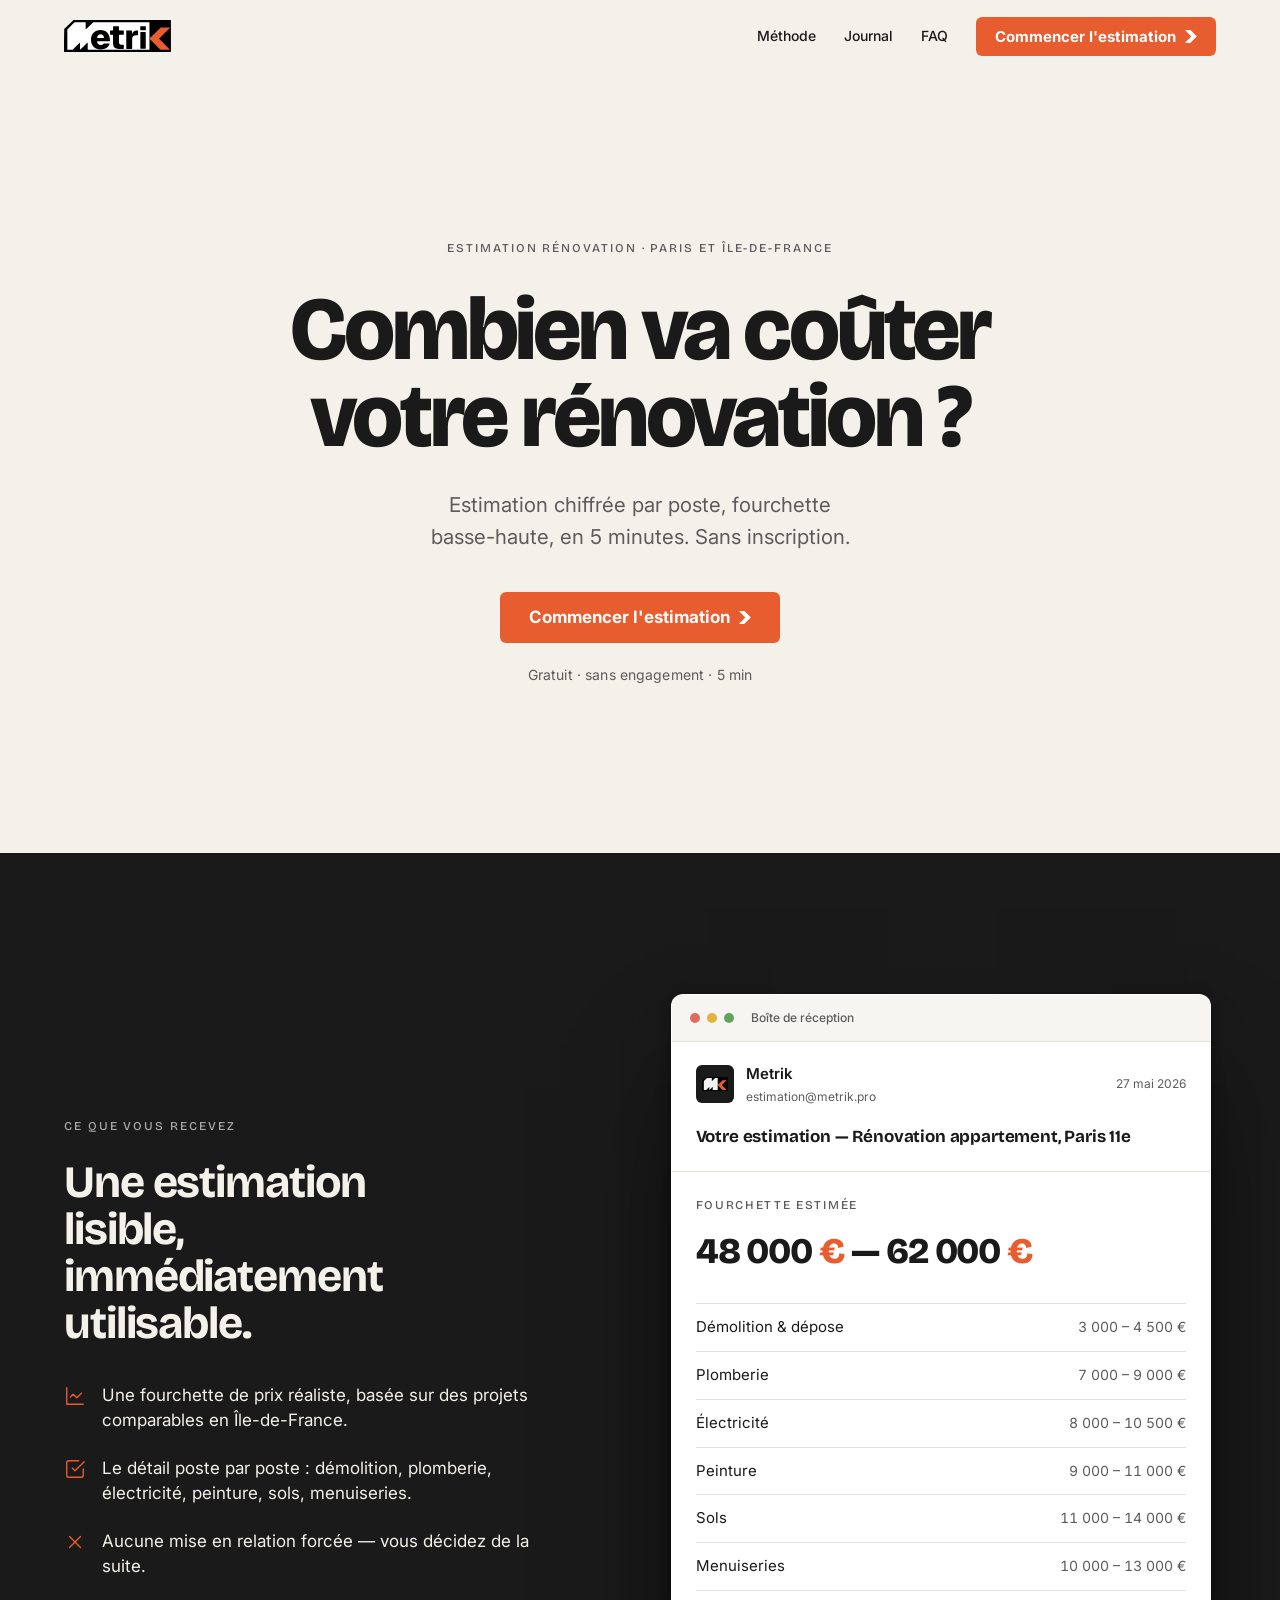
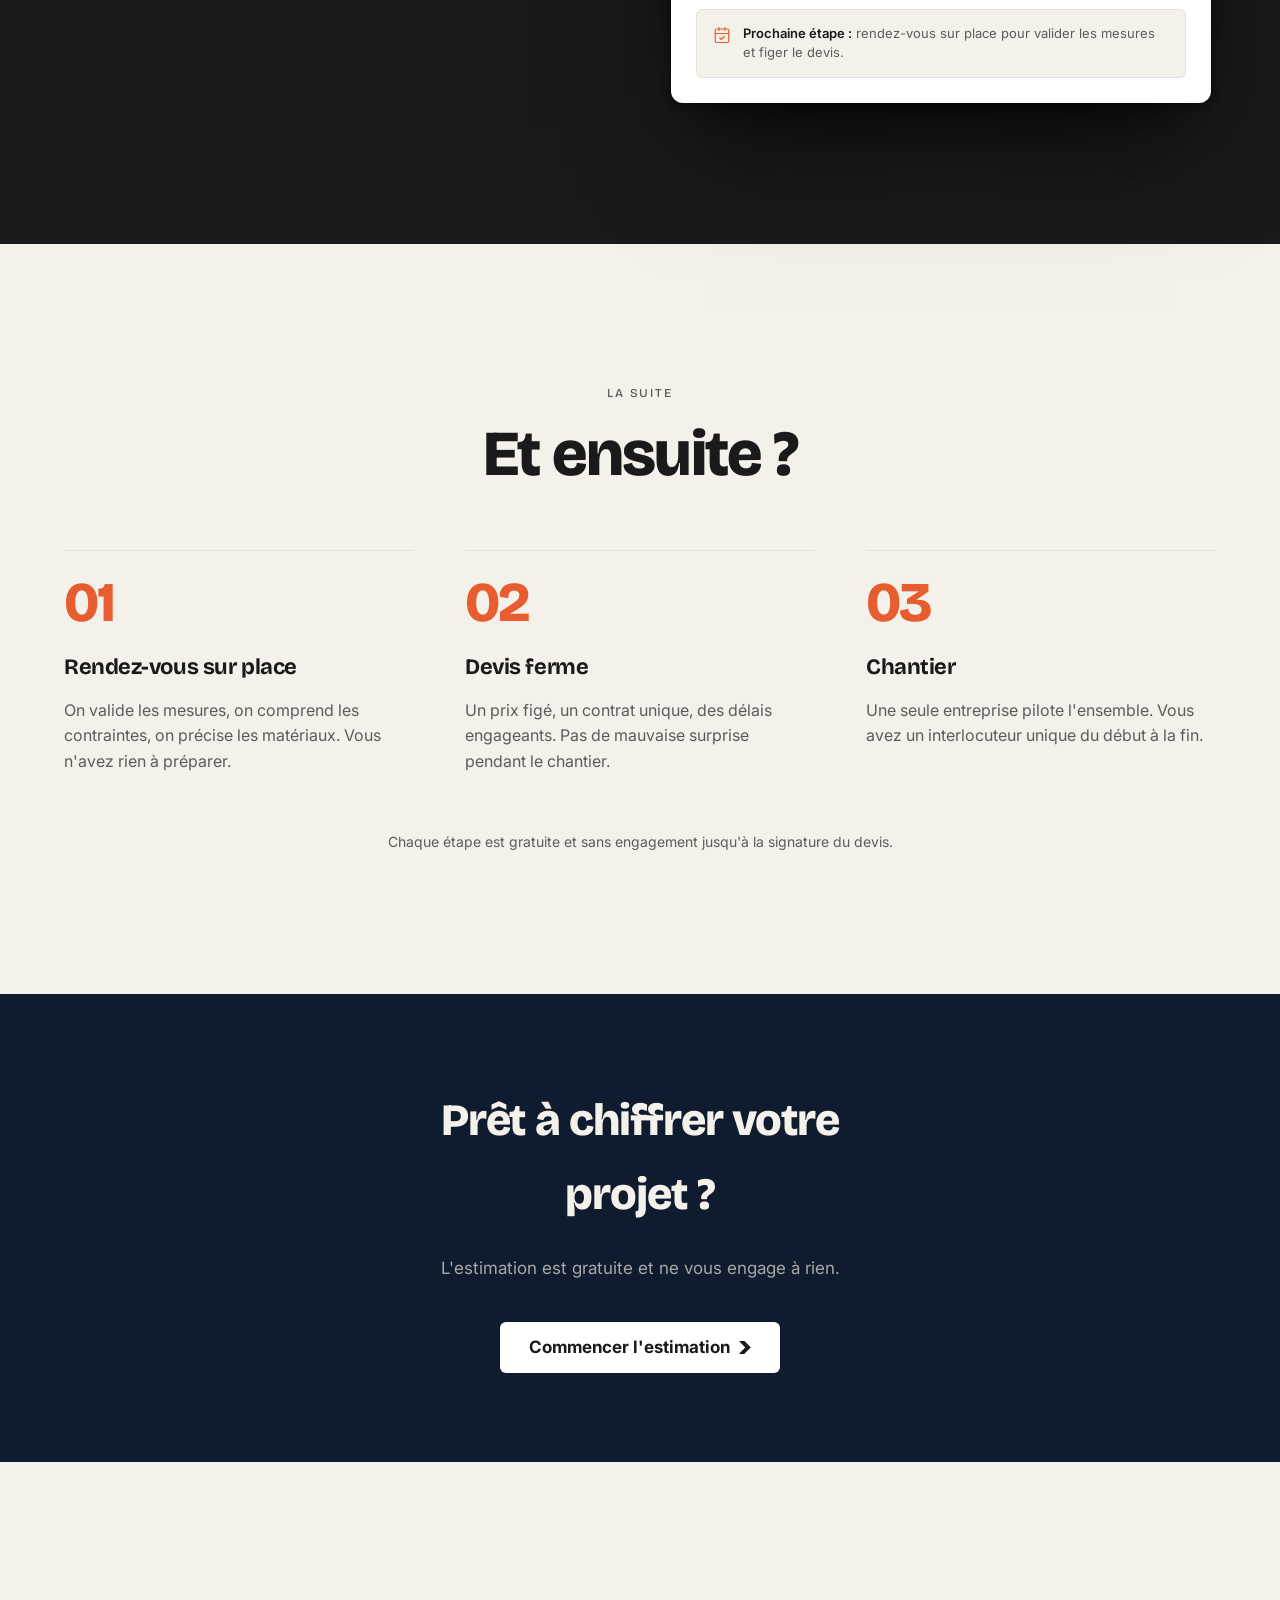
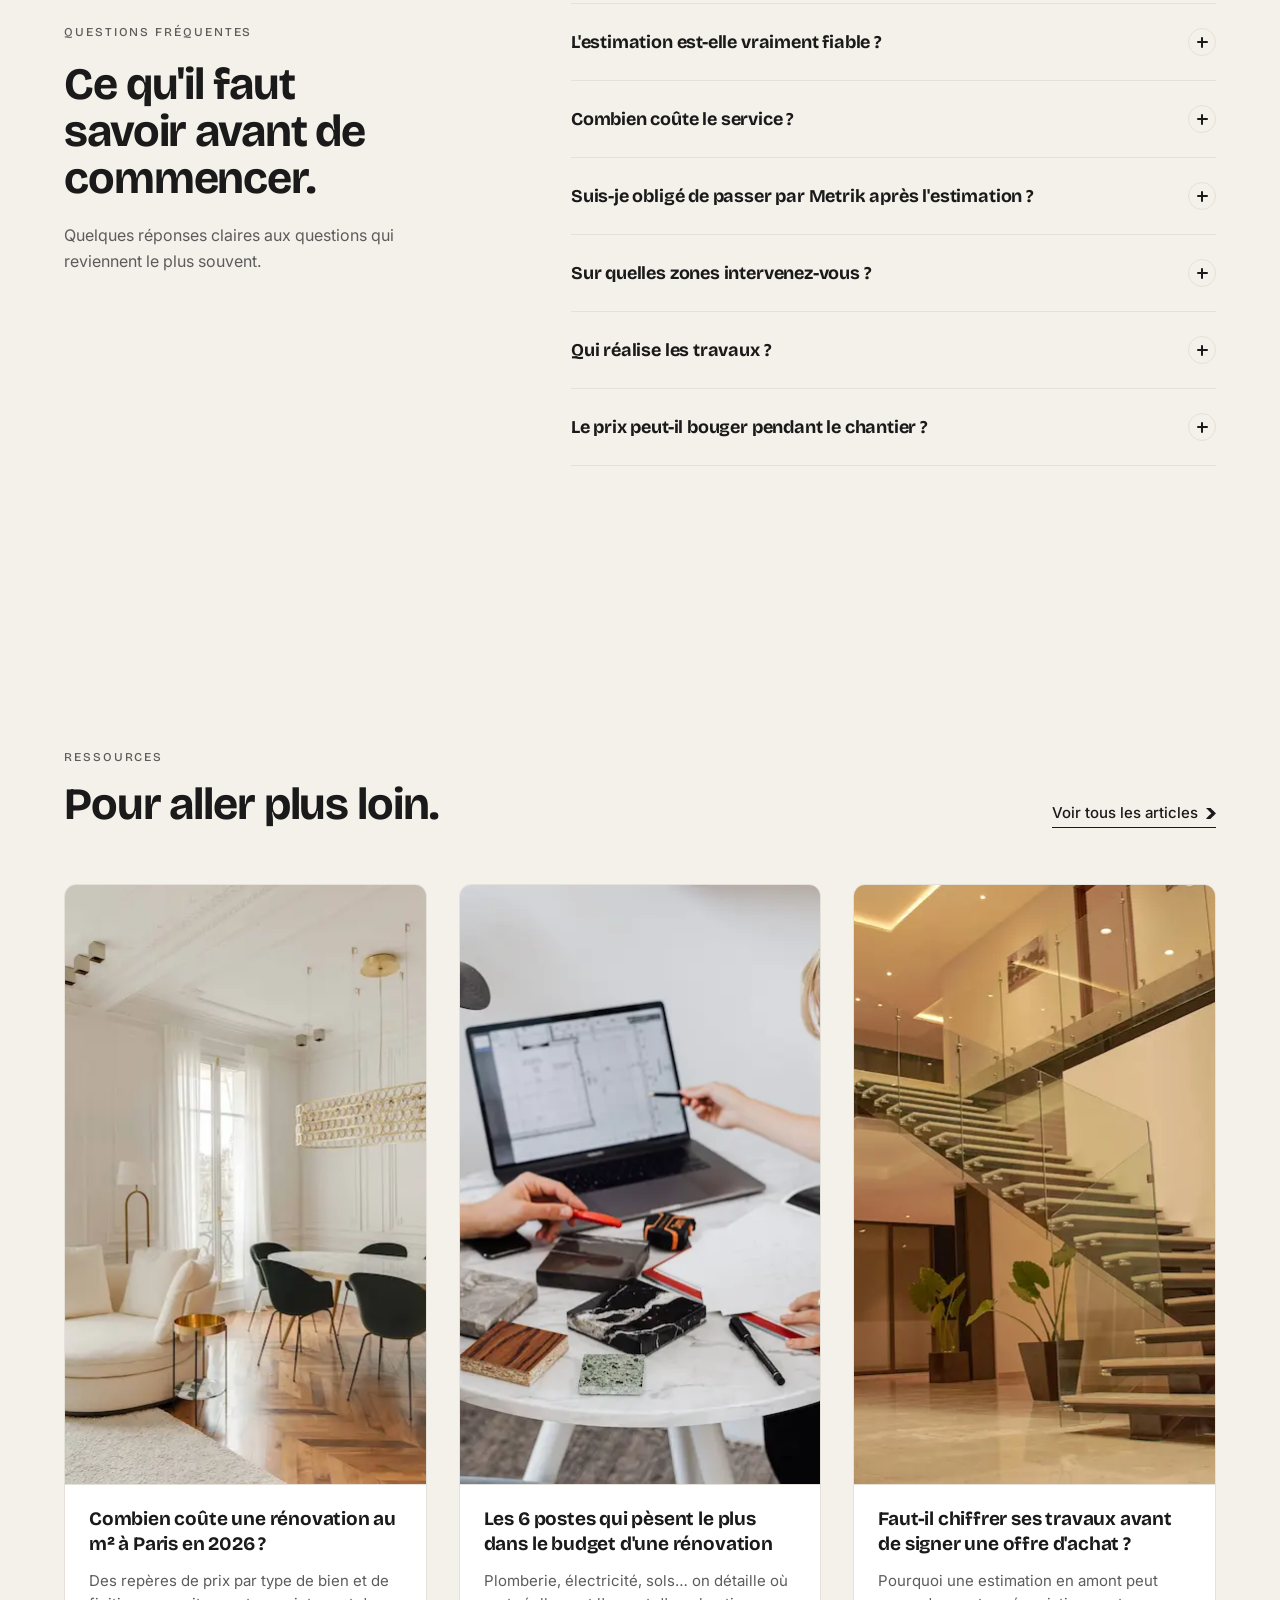
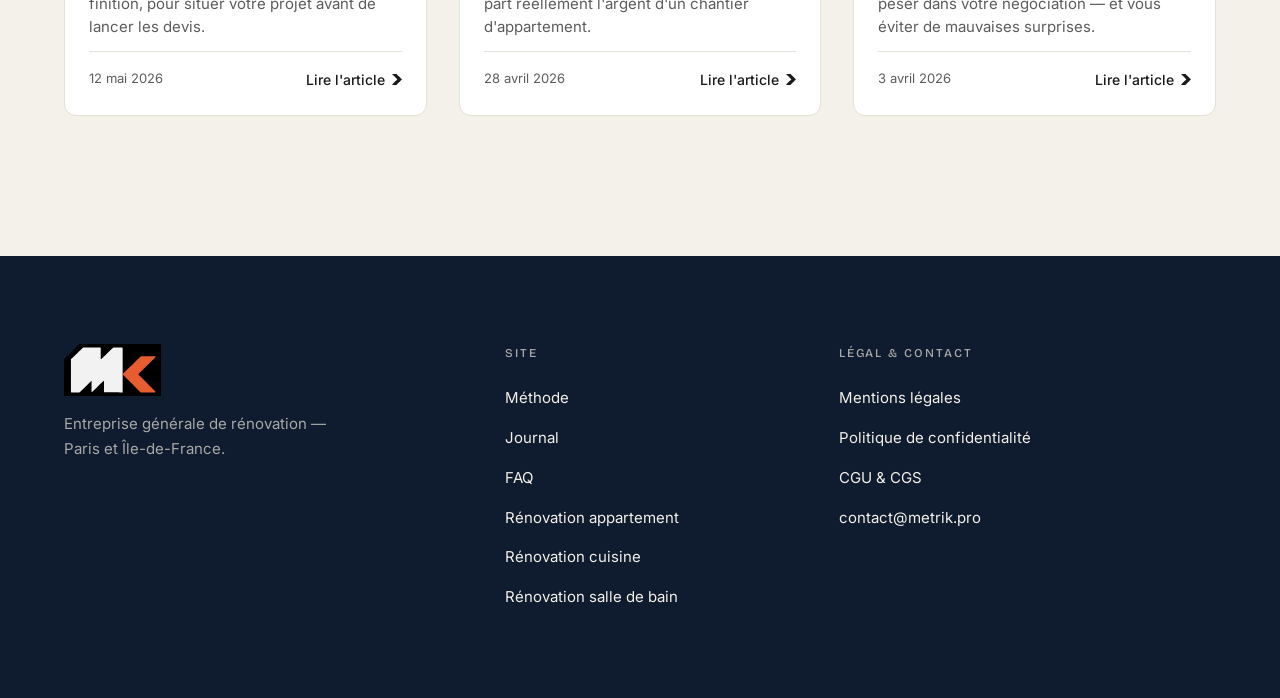
==== commit 54fe80f2: "feat: intégration des images réelles (blog, articles, SEO, OG)" ====
--- a/index.html
+++ b/index.html
@@ -13,7 +13,9 @@
 <!-- Favicon -->
 <link rel="icon" href="/favicon.ico" sizes="any" />
 <link rel="icon" href="/favicon.svg" type="image/svg+xml" />
-<link rel="apple-touch-icon" href="/apple-touch-icon.png" />
+<link rel="icon" type="image/png" sizes="96x96" href="/favicon-96x96.png" />
+<link rel="apple-touch-icon" sizes="180x180" href="/apple-touch-icon.png" />
+<link rel="manifest" href="/site.webmanifest" />
 
 <!-- Fonts -->
 <link rel="preconnect" href="https://fonts.googleapis.com" />
@@ -310,10 +312,7 @@
       <div class="blog-grid">
         <article class="blog-card reveal">
           <a href="journal-cout-renovation-m2.html" class="blog-card-link">
-            <div class="blog-media img-placeholder wide" data-slot="blog-1">
-              <svg viewBox="0 0 24 24" fill="none" stroke-linecap="round" stroke-linejoin="round" aria-hidden="true"><rect x="3" y="3" width="18" height="18" rx="2"/><circle cx="9" cy="9" r="2"/><path d="m21 15-3.5-3.5L9 20"/></svg>
-              <span class="ph-label">Image article</span>
-            </div>
+            <img src="assets/blog-renovation-m2.webp" alt="Plans de rénovation et échantillons de matériaux" class="blog-media" width="800" height="600" loading="lazy" />
             <div class="blog-card-body">
               <h3 class="blog-title">Combien coûte une rénovation au m² à Paris en 2026 ?</h3>
               <p class="blog-excerpt">Des repères de prix par type de bien et de finition, pour situer votre projet avant de lancer les devis.</p>
@@ -326,10 +325,7 @@
         </article>
         <article class="blog-card reveal">
           <a href="journal-6-postes-budget.html" class="blog-card-link">
-            <div class="blog-media img-placeholder wide" data-slot="blog-2">
-              <svg viewBox="0 0 24 24" fill="none" stroke-linecap="round" stroke-linejoin="round" aria-hidden="true"><rect x="3" y="3" width="18" height="18" rx="2"/><circle cx="9" cy="9" r="2"/><path d="m21 15-3.5-3.5L9 20"/></svg>
-              <span class="ph-label">Image article</span>
-            </div>
+            <img src="assets/blog-6-postes.webp" alt="Intérieur moderne rénové avec escalier en verre" class="blog-media" width="800" height="600" loading="lazy" />
             <div class="blog-card-body">
               <h3 class="blog-title">Les 6 postes qui pèsent le plus dans le budget d'une rénovation</h3>
               <p class="blog-excerpt">Plomberie, électricité, sols… on détaille où part réellement l'argent d'un chantier d'appartement.</p>
@@ -342,10 +338,7 @@
         </article>
         <article class="blog-card reveal">
           <a href="journal-chiffrer-avant-achat.html" class="blog-card-link">
-            <div class="blog-media img-placeholder wide" data-slot="blog-3">
-              <svg viewBox="0 0 24 24" fill="none" stroke-linecap="round" stroke-linejoin="round" aria-hidden="true"><rect x="3" y="3" width="18" height="18" rx="2"/><circle cx="9" cy="9" r="2"/><path d="m21 15-3.5-3.5L9 20"/></svg>
-              <span class="ph-label">Image article</span>
-            </div>
+            <img src="assets/blog-chiffrer-achat.webp" alt="Appartement haussmannien rénové à Paris" class="blog-media" width="800" height="600" loading="lazy" />
             <div class="blog-card-body">
               <h3 class="blog-title">Faut-il chiffrer ses travaux avant de signer une offre d'achat ?</h3>
               <p class="blog-excerpt">Pourquoi une estimation en amont peut peser dans votre négociation — et vous éviter de mauvaises surprises.</p>
--- a/styles.css
+++ b/styles.css
@@ -173,6 +173,7 @@
   cursor: pointer;
   text-decoration: none;
   transition: background var(--duration-fast) var(--ease-out),
+              color var(--duration-fast) var(--ease-out),
               transform var(--duration-fast) var(--ease-out),
               box-shadow var(--duration-fast) var(--ease-out),
               border-color var(--duration-fast) var(--ease-out);
@@ -197,11 +198,17 @@
   color: var(--text-primary);
   padding: 16px 28px;
 }
-.btn-on-dark:hover {
+.btn-on-dark:hover,
+.btn-on-dark:focus-visible {
+  background: #FF6E00;
+  color: #fff;
   transform: translateY(-2px);
-  box-shadow: 0 10px 30px -12px rgba(0,0,0,0.5);
-}
-.btn-on-dark:hover .brand-chevron { animation: chevron-loop 600ms cubic-bezier(0.65,0,0.35,1); }
+  box-shadow: 0 10px 30px -12px rgba(255,110,0,0.45);
+  outline: none;
+}
+.btn-on-dark:focus-visible { outline: 2px solid #FF6E00; outline-offset: 3px; }
+.btn-on-dark:hover .brand-chevron,
+.btn-on-dark:focus-visible .brand-chevron { animation: chevron-loop 600ms cubic-bezier(0.65,0,0.35,1); }
 
 .btn-secondary {
   background: transparent;
@@ -501,7 +508,8 @@
    ET ENSUITE — steps
    ============================================================ */
 .steps-head { text-align: center; max-width: 40rem; margin: 0 auto 64px; }
-.steps-head .eyebrow { margin-bottom: 18px; }
+.steps-head .eyebrow { margin-bottom: 18px; max-width: none; text-align: center; }
+.steps-head h2 { text-align: center; }
 .steps-grid {
   display: grid;
   grid-template-columns: repeat(3, 1fr);
@@ -654,6 +662,28 @@
   border-bottom: 1px solid var(--border-subtle);
   border-radius: 0;
   background: var(--bg-cream-soft);
+}
+/* Real images replacing placeholders */
+img.blog-media {
+  width: 100%;
+  aspect-ratio: 4 / 3;
+  object-fit: cover;
+  display: block;
+  border-bottom: 1px solid var(--border-subtle);
+}
+img.article-lead-media {
+  width: 100%;
+  aspect-ratio: 16 / 8;
+  object-fit: cover;
+  border-radius: var(--radius-lg);
+  margin-top: 8px;
+}
+img.seo-img {
+  width: 100%;
+  aspect-ratio: 4 / 5;
+  object-fit: cover;
+  border-radius: var(--radius-lg);
+  border: 1px solid var(--border-subtle);
 }
 .blog-card-body { display: flex; flex-direction: column; gap: 12px; padding: 22px 24px 24px; flex: 1; }
 .blog-title {
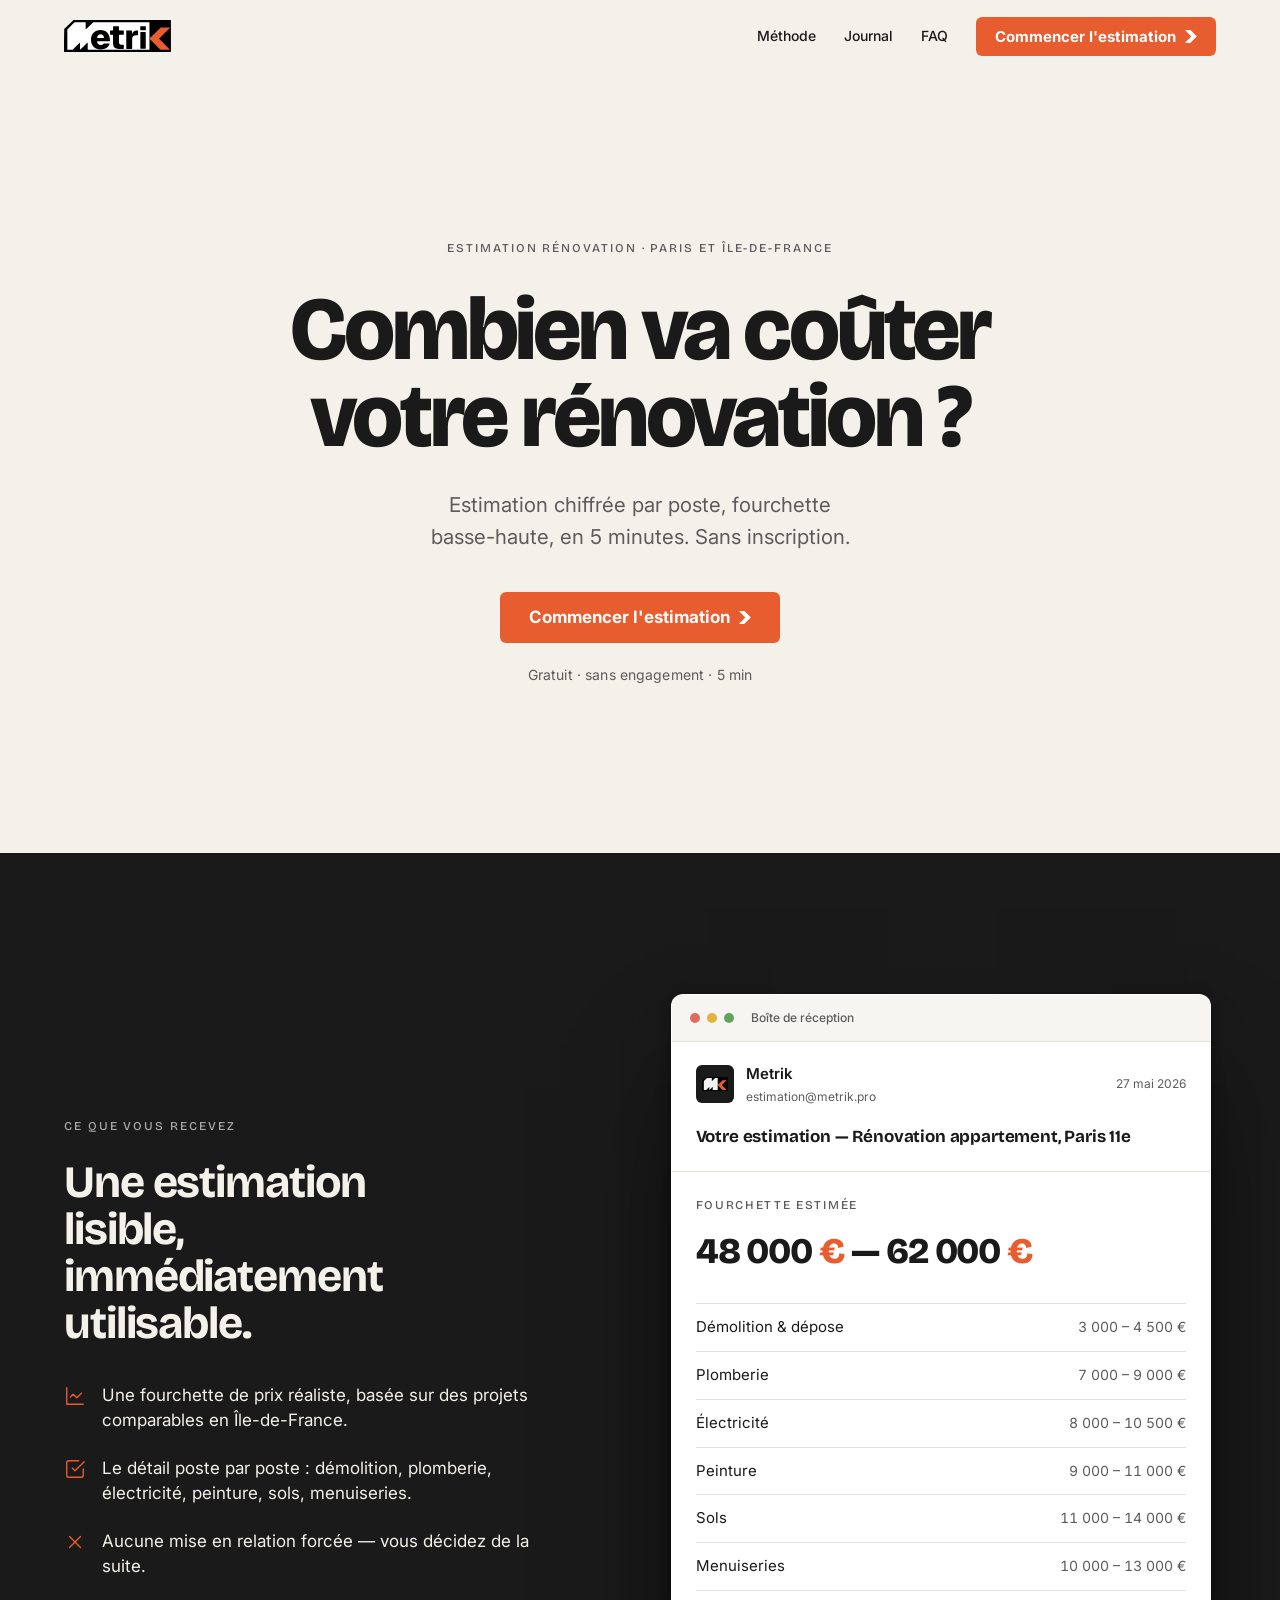
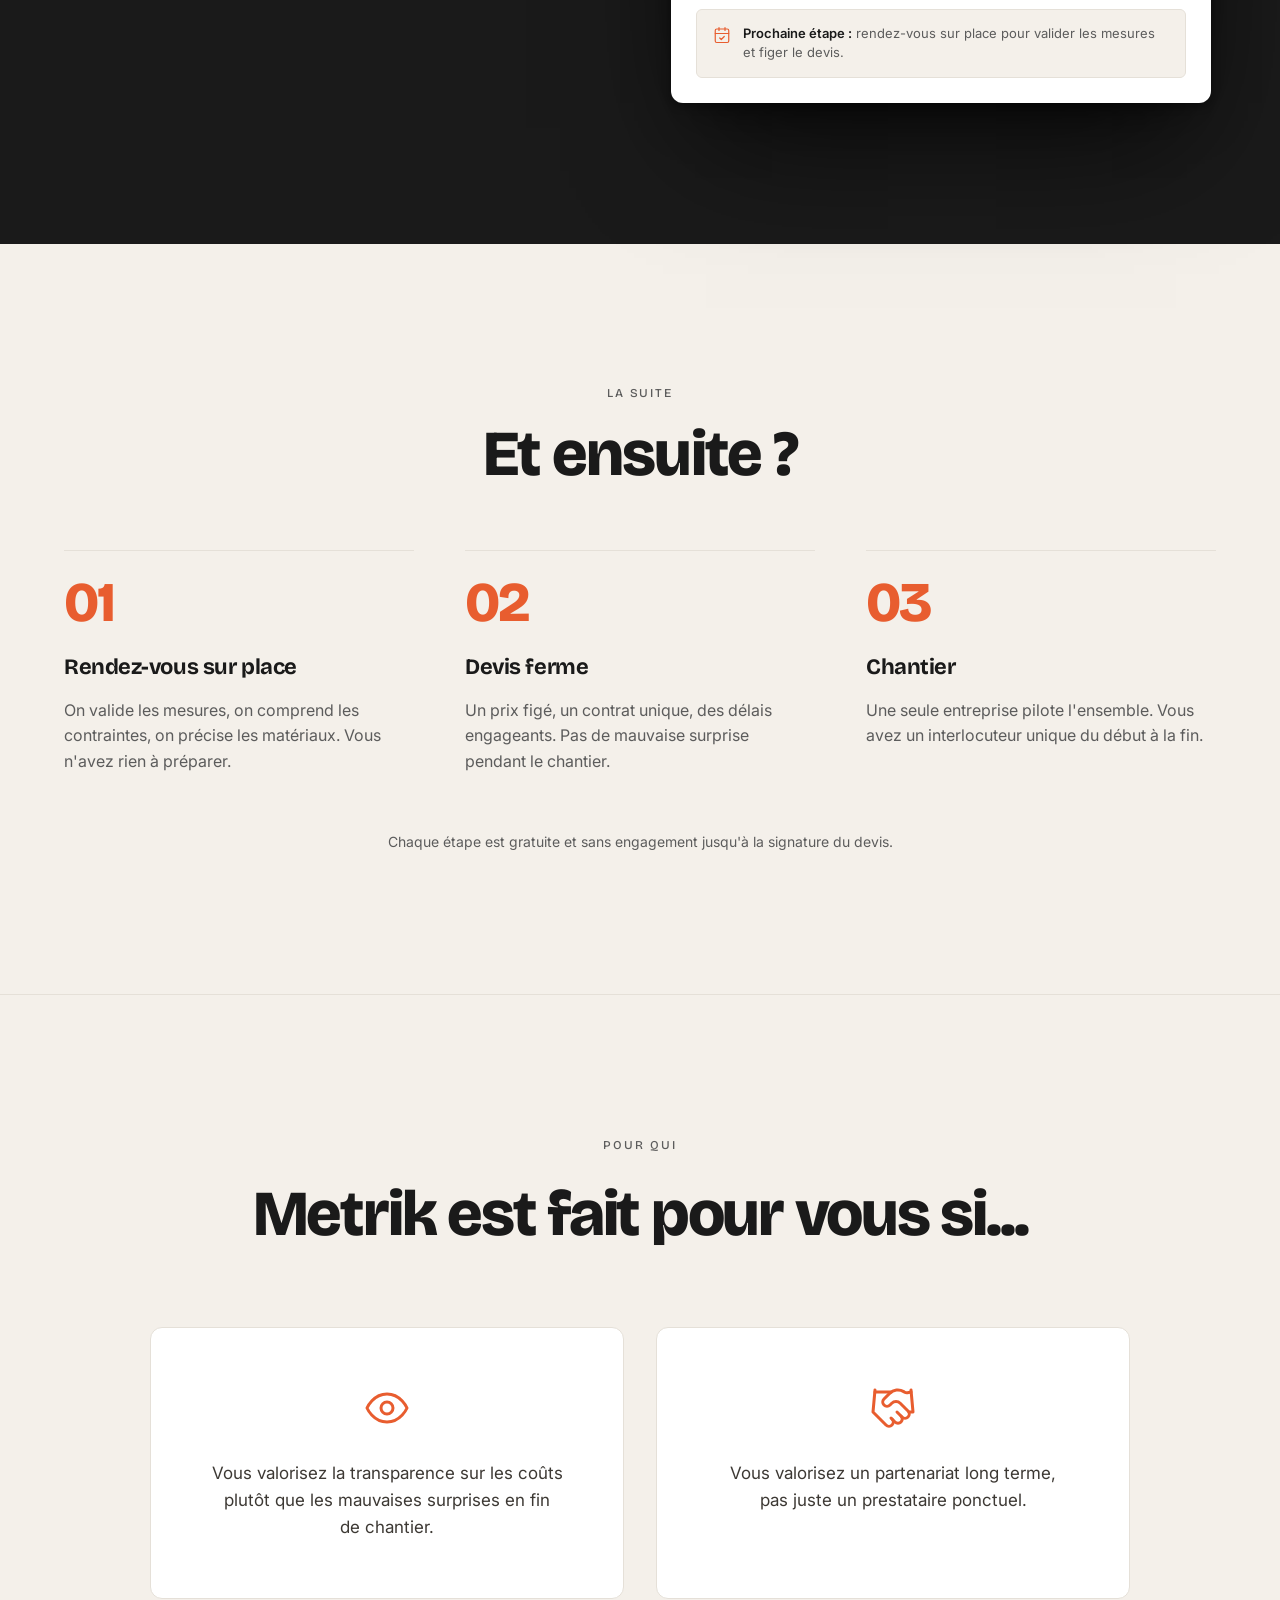
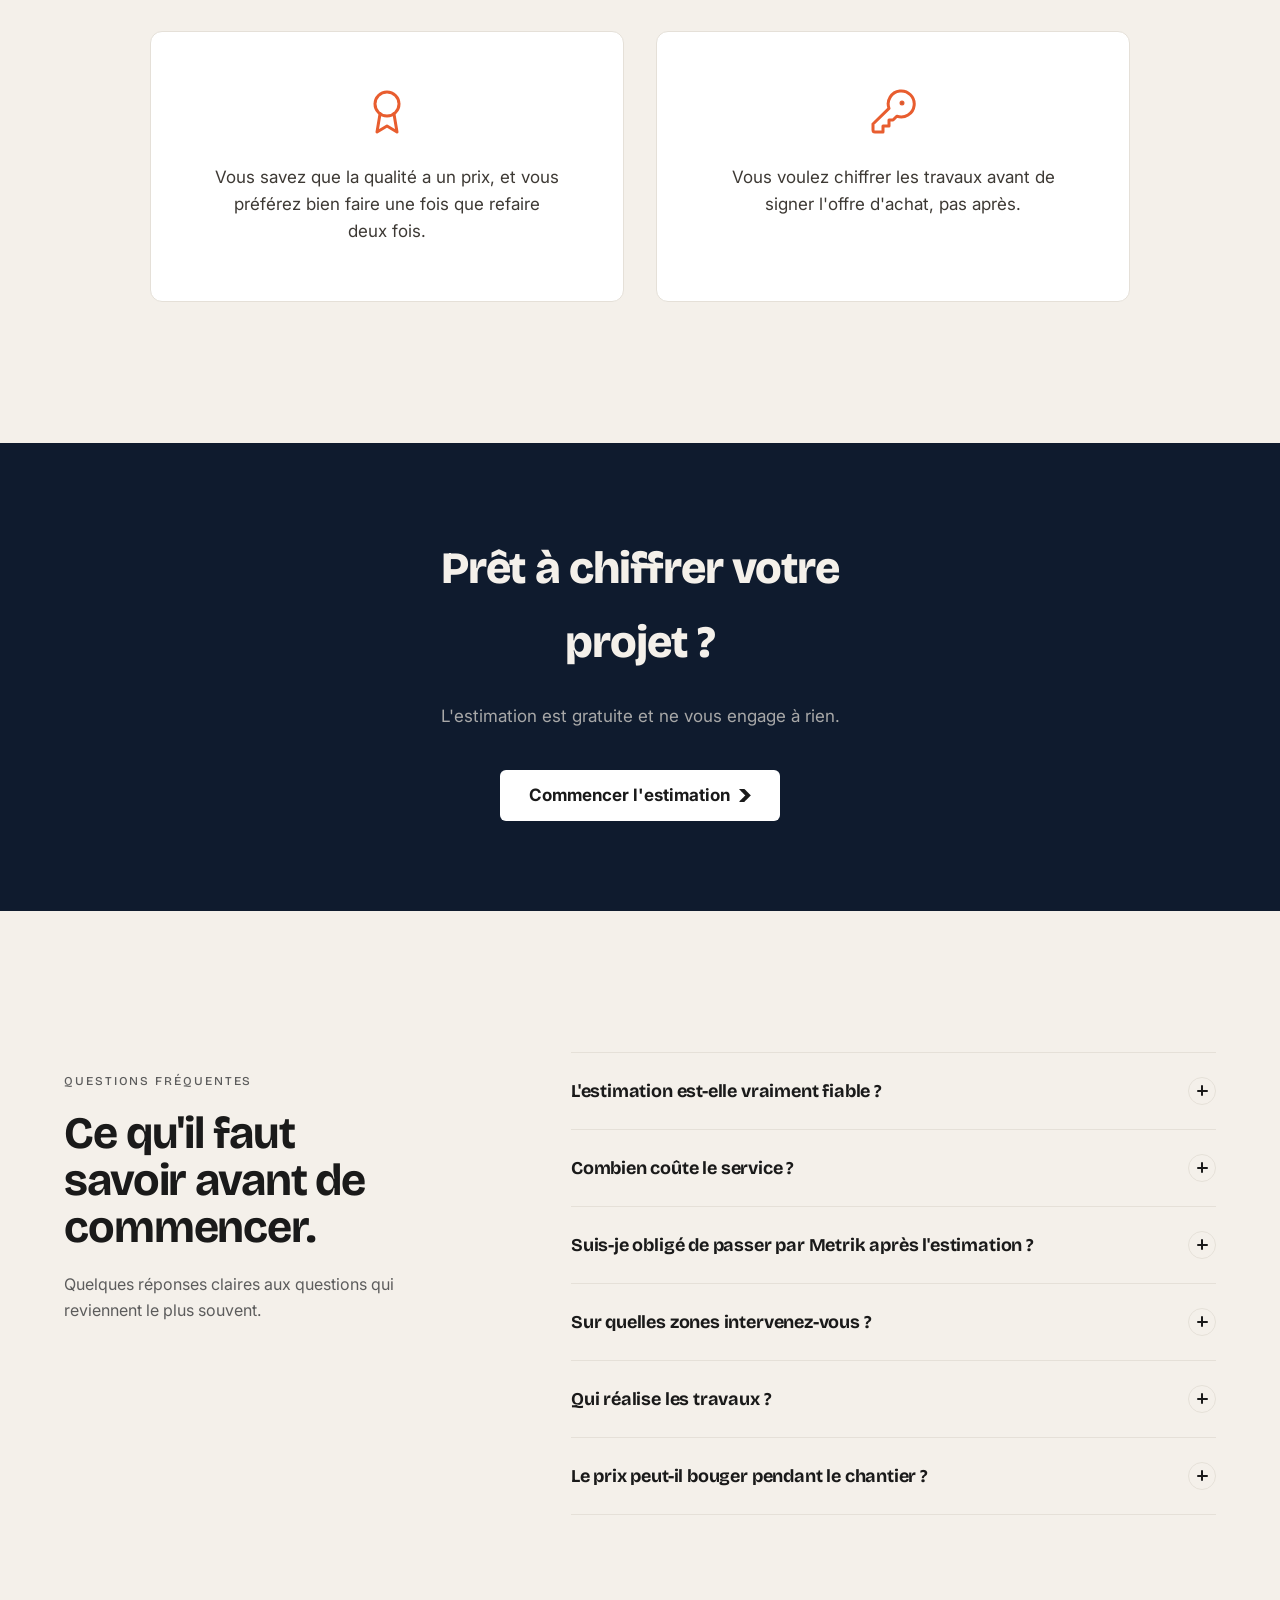
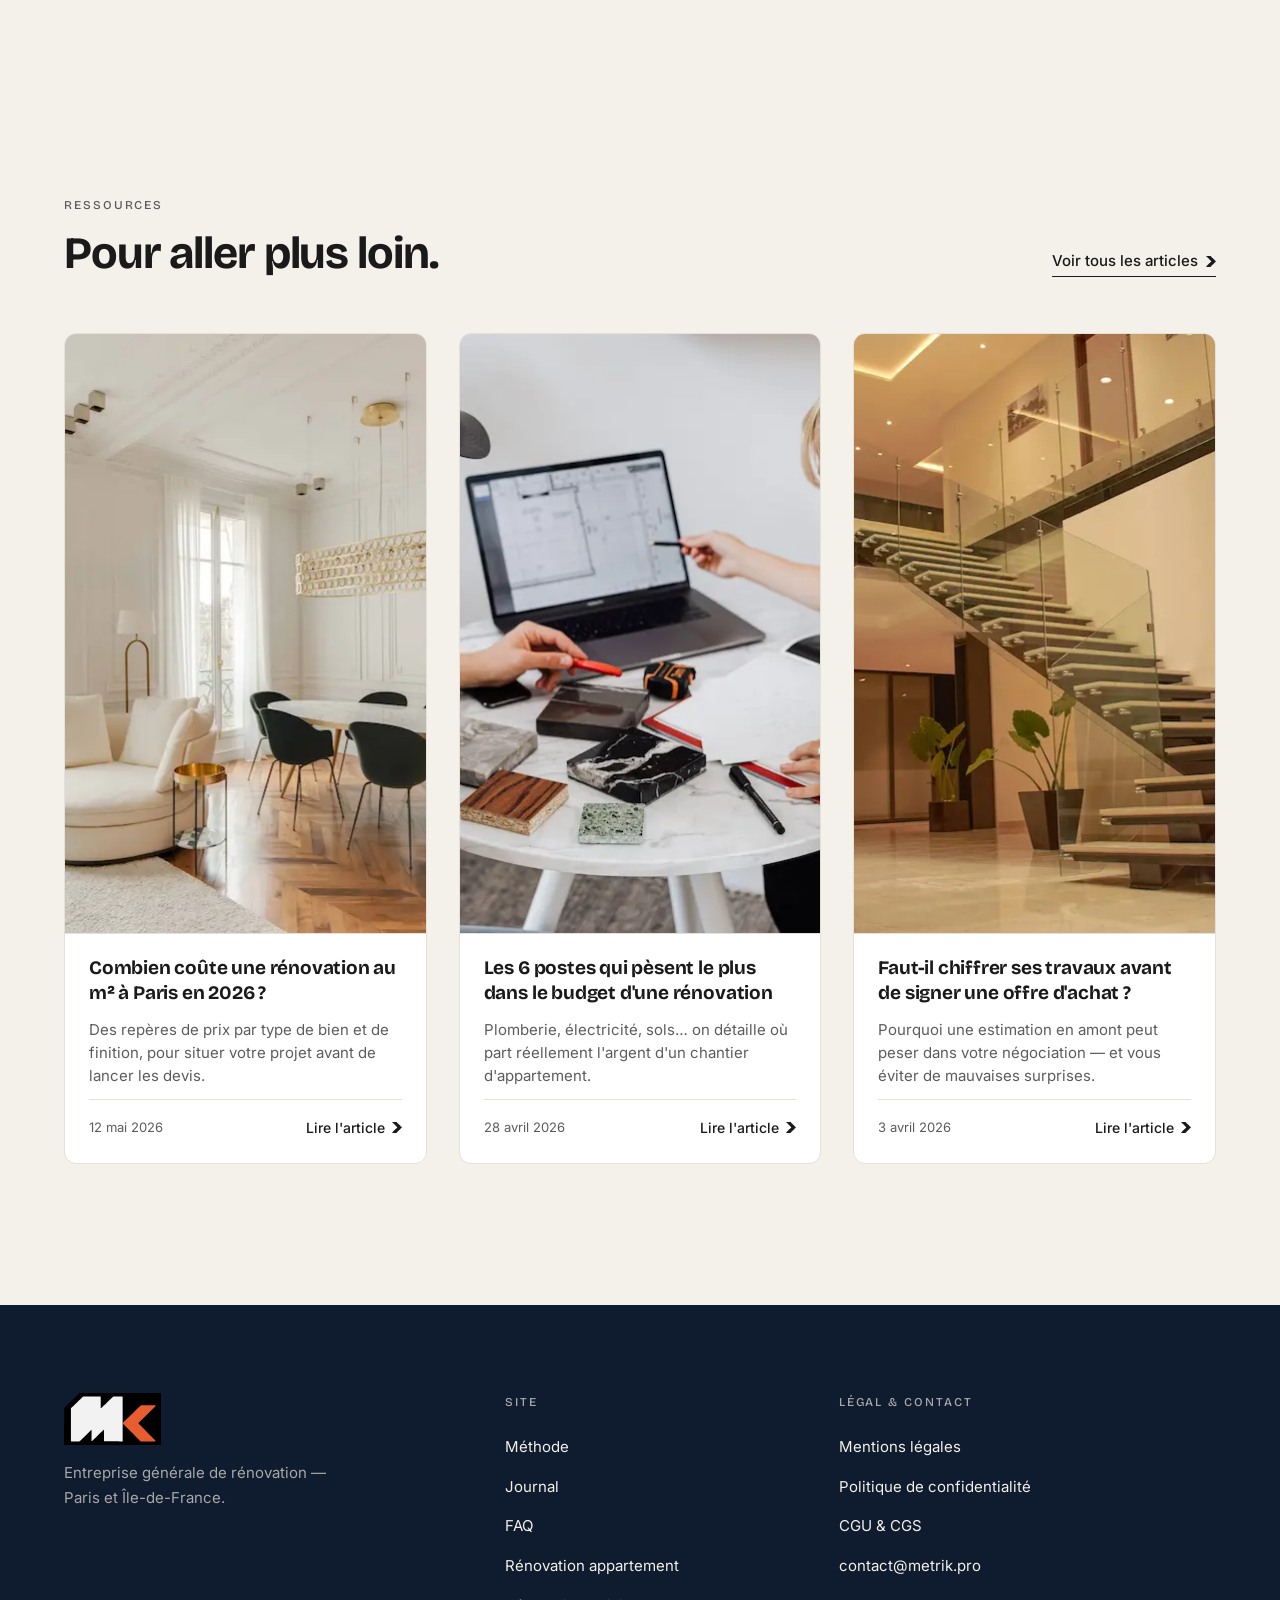
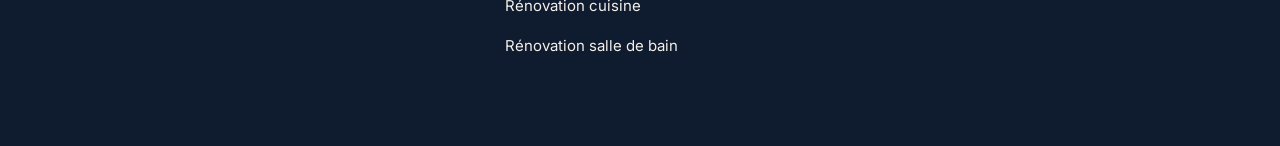
==== commit 15e5bc8f: "feat: add auto-qualification section CSS Section 'Metrik est fait pour vous si...' between Et ensuit" ====
--- a/index.html
+++ b/index.html
@@ -251,6 +251,42 @@
     </div>
   </section>
 
+  <!-- ============ AUTO-QUALIFICATION ============ -->
+  <section class="section aq-section">
+    <div class="container">
+      <div class="aq-header reveal">
+        <p class="eyebrow">Pour qui</p>
+        <h2 class="aq-title">Metrik est fait pour vous si...</h2>
+      </div>
+      <div class="aq-grid">
+        <div class="aq-card reveal">
+          <svg class="aq-icon" viewBox="0 0 24 24" fill="none" stroke="currentColor" stroke-width="1.5" stroke-linecap="round" stroke-linejoin="round" aria-hidden="true">
+            <path d="M2 12s3-7 10-7 10 7 10 7-3 7-10 7-10-7-10-7Z"/><circle cx="12" cy="12" r="3"/>
+          </svg>
+          <p>Vous valorisez la transparence sur les coûts plutôt que les mauvaises surprises en fin de chantier.</p>
+        </div>
+        <div class="aq-card reveal">
+          <svg class="aq-icon" viewBox="0 0 24 24" fill="none" stroke="currentColor" stroke-width="1.5" stroke-linecap="round" stroke-linejoin="round" aria-hidden="true">
+            <path d="m11 17 2 2a1 1 0 1 0 3-3"/><path d="m14 14 2.5 2.5a1 1 0 1 0 3-3l-3.88-3.88a3 3 0 0 0-4.24 0l-.88.88a1 1 0 1 1-3-3l2.81-2.81a5.79 5.79 0 0 1 7.06-.87l.47.28a2 2 0 0 0 1.42.25L21 4"/><path d="m21 3 1 11h-2"/><path d="M3 3 2 14l6.5 6.5a1 1 0 1 0 3-3"/><path d="M3 4h8"/>
+          </svg>
+          <p>Vous valorisez un partenariat long terme, pas juste un prestataire ponctuel.</p>
+        </div>
+        <div class="aq-card reveal">
+          <svg class="aq-icon" viewBox="0 0 24 24" fill="none" stroke="currentColor" stroke-width="1.5" stroke-linecap="round" stroke-linejoin="round" aria-hidden="true">
+            <circle cx="12" cy="8" r="6"/><path d="M15.477 12.89 17 22l-5-3-5 3 1.523-9.11"/>
+          </svg>
+          <p>Vous savez que la qualité a un prix, et vous préférez bien faire une fois que refaire deux fois.</p>
+        </div>
+        <div class="aq-card reveal">
+          <svg class="aq-icon" viewBox="0 0 24 24" fill="none" stroke="currentColor" stroke-width="1.5" stroke-linecap="round" stroke-linejoin="round" aria-hidden="true">
+            <path d="M2 18v3c0 .6.4 1 1 1h4v-3h3v-3h2l1.9-1.9a6.5 6.5 0 1 0-3.9-3.9L2 18"/><circle cx="16.5" cy="7.5" r=".5" fill="currentColor"/>
+          </svg>
+          <p>Vous voulez chiffrer les travaux avant de signer l'offre d'achat, pas après.</p>
+        </div>
+      </div>
+    </div>
+  </section>
+
   <!-- ============ CTA ============ -->
   <section class="section-tight bg-navy">
     <div class="container cta-block reveal">
--- a/styles.css
+++ b/styles.css
@@ -531,6 +531,70 @@
   margin: 56px auto 0;
   font-size: var(--font-body-sm);
   color: var(--text-secondary);
+}
+
+/* ============================================================
+   AUTO-QUALIFICATION
+   ============================================================ */
+.aq-section { border-top: 1px solid var(--border-subtle); }
+.aq-header {
+  display: flex;
+  flex-direction: column;
+  align-items: center;
+  gap: 24px;
+  text-align: center;
+  margin-bottom: 80px;
+}
+.aq-title {
+  margin: 0;
+  font-family: var(--font-display);
+  font-weight: 800;
+  font-size: 4rem;
+  line-height: 1.05;
+  letter-spacing: -0.035em;
+  color: var(--text-primary);
+}
+.aq-grid {
+  max-width: 980px;
+  margin: 0 auto;
+  display: grid;
+  grid-template-columns: 1fr 1fr;
+  gap: 32px;
+}
+.aq-card {
+  background: var(--bg-white);
+  border: 1px solid var(--border-subtle);
+  border-radius: 12px;
+  padding: 56px 48px;
+  display: flex;
+  flex-direction: column;
+  align-items: center;
+  gap: 28px;
+  text-align: center;
+  transition: transform 300ms ease-out;
+}
+.aq-card:hover {
+  transform: translateY(-2px) scale(1.02);
+}
+.aq-card p {
+  margin: 0;
+  max-width: 32ch;
+  font-size: 1.0625rem;
+  line-height: 1.6;
+  color: #3D3934;
+  text-wrap: pretty;
+}
+.aq-icon {
+  width: 48px;
+  height: 48px;
+  stroke: var(--accent);
+  flex-shrink: 0;
+}
+
+@media (max-width: 900px) {
+  .aq-title { font-size: 2.5rem; }
+  .aq-grid { grid-template-columns: 1fr; gap: 16px; }
+  .aq-card { padding: 40px 28px; }
 }
 
 /* ============================================================
